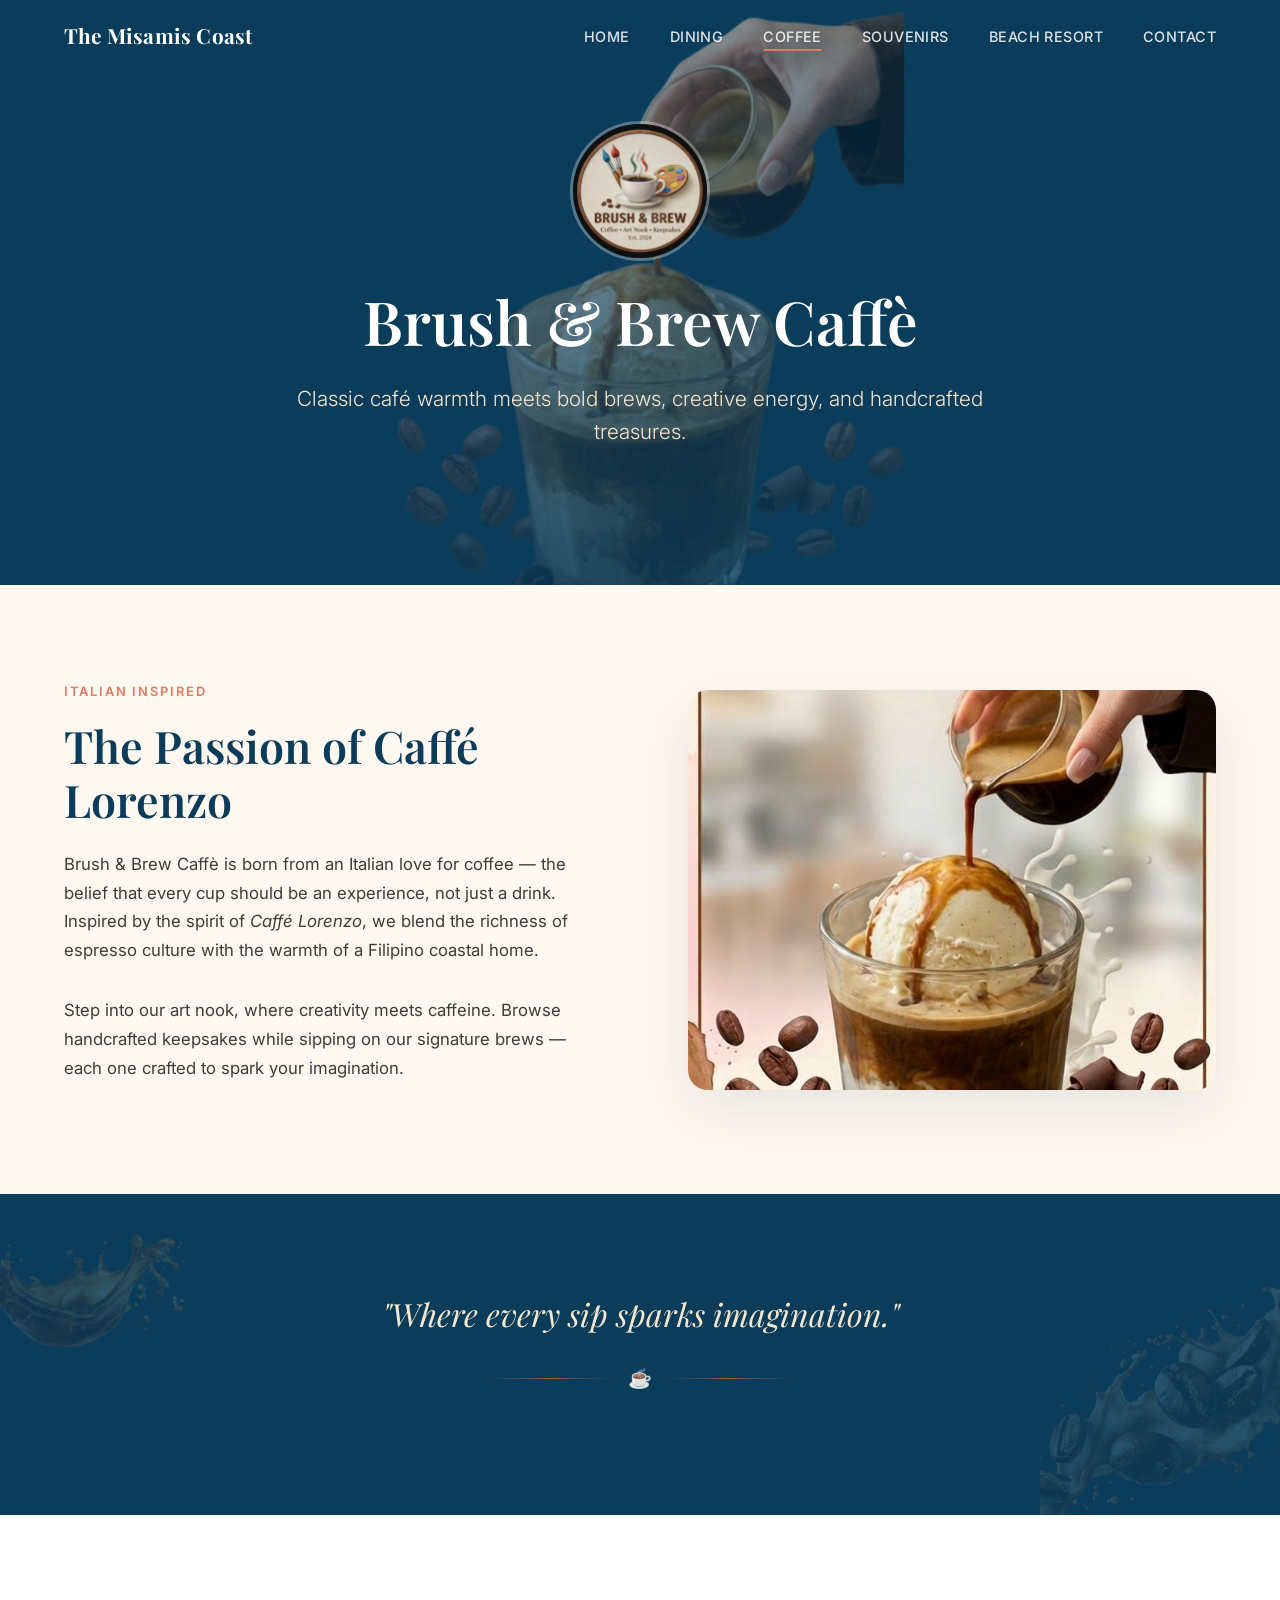
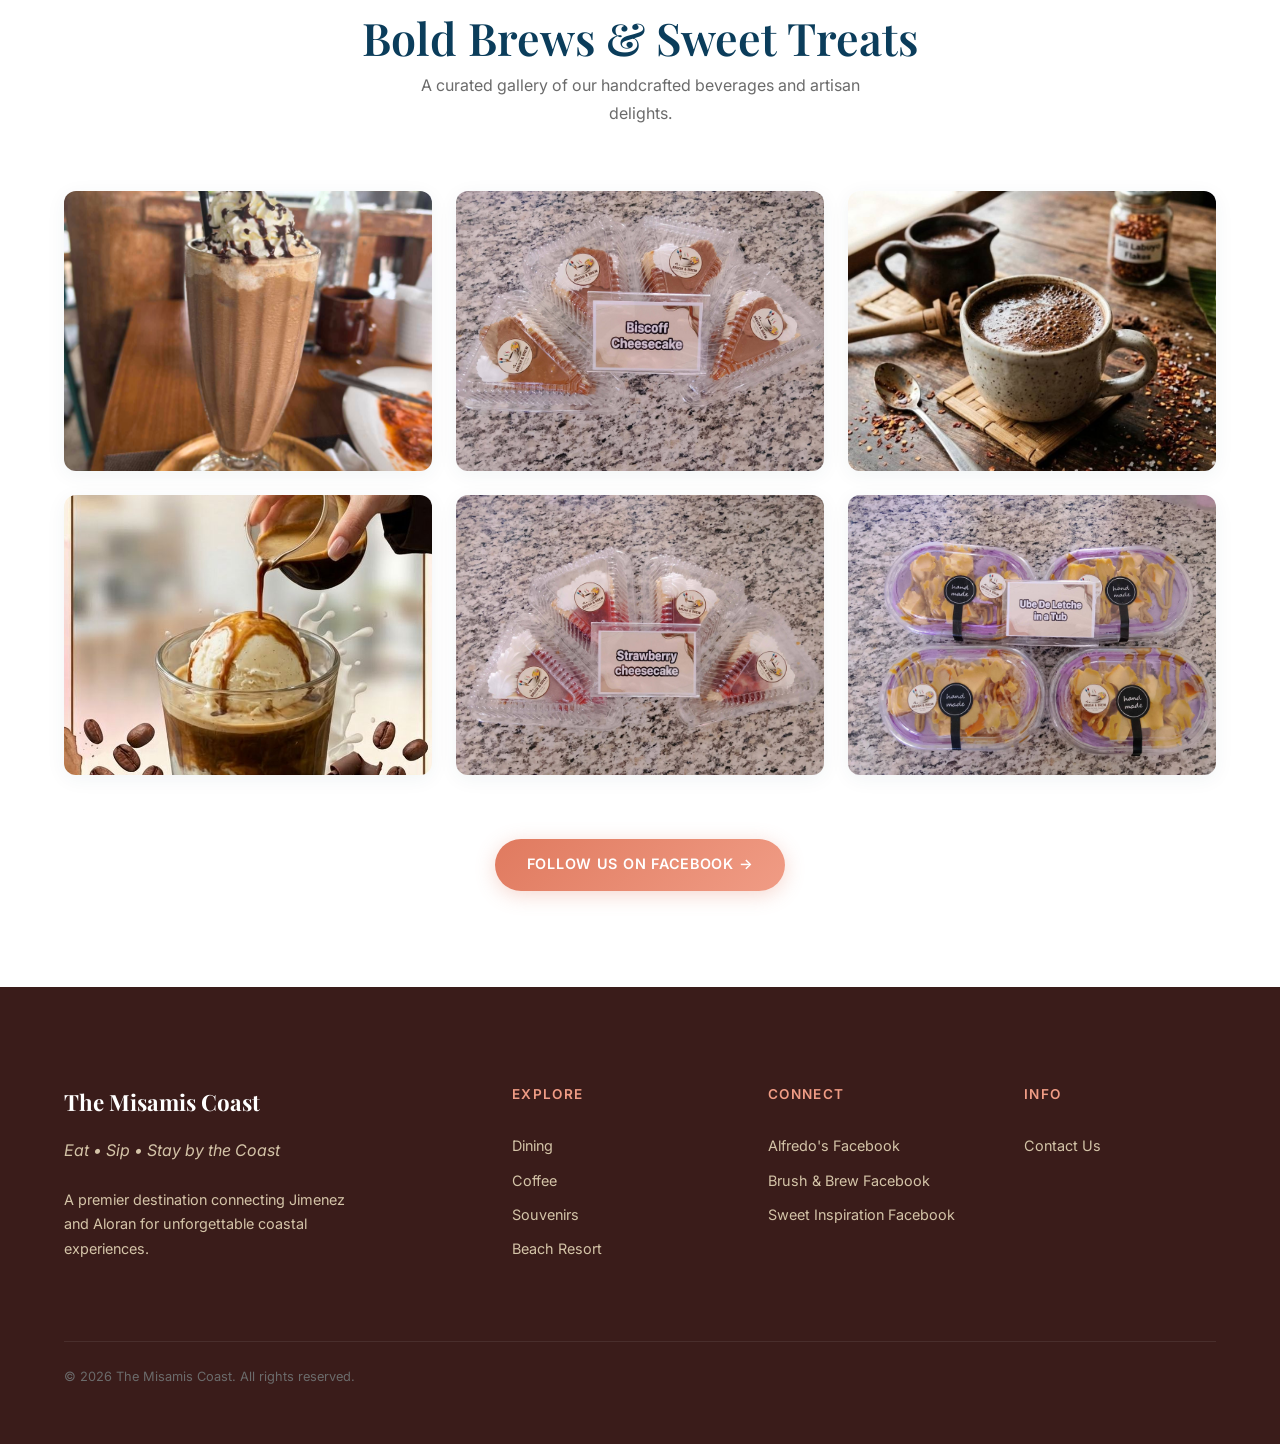
==== coffee.html @ 842c500c "initial drafting" ====
<!DOCTYPE html>
<html lang="en">
<head>
  <meta charset="UTF-8">
  <meta name="viewport" content="width=device-width, initial-scale=1.0">
  <title>Brush &amp; Brew Caffè — Artisan Coffee | The Misamis Coast</title>
  <meta name="description" content="Brush & Brew Caffè — Italian-inspired artisan coffee, art nook, and handcrafted keepsakes in Jimenez, Misamis Occidental. Where every sip sparks imagination.">
  <meta name="keywords" content="Artisan coffee Misamis Occidental, Brush and Brew Caffe, Italian coffee Jimenez, coffee art nook">
  <link rel="stylesheet" href="css/styles.css">
</head>
<body>

  <!-- Navigation -->
  <nav class="nav" id="main-nav">
    <div class="nav__inner">
      <a href="index.html" class="nav__brand">The Misamis Coast</a>
      <ul class="nav__links" id="nav-links">
        <li><a href="index.html" class="nav__link">Home</a></li>
        <li><a href="dining.html" class="nav__link">Dining</a></li>
        <li><a href="coffee.html" class="nav__link nav__link--active">Coffee</a></li>
        <li><a href="souvenirs.html" class="nav__link">Souvenirs</a></li>
        <li><a href="resort.html" class="nav__link">Beach Resort</a></li>
        <li><a href="contact.html" class="nav__link">Contact</a></li>
      </ul>
      <button class="nav__hamburger" id="hamburger" aria-label="Toggle navigation">
        <span></span><span></span><span></span>
      </button>
    </div>
  </nav>
  <div class="nav-overlay" id="nav-overlay"></div>

  <!-- Hero -->
  <section class="hero hero--short" id="coffee-hero">
    <div class="hero__bg" style="background-image: url('BrushnBrew/asset_cbrush&brew.png');"></div>
    <div class="hero__overlay"></div>
    <div class="hero__content">
      <img src="Logos/BrushBew.jpg" alt="Brush and Brew Caffè Logo" class="hero__logo">
      <h1 class="hero__title">Brush &amp; Brew Caffè</h1>
      <p class="hero__subtitle">Classic café warmth meets bold brews, creative energy, and handcrafted treasures.</p>
    </div>
  </section>

  <!-- Italian Story -->
  <section class="section" id="coffee-story">
    <div class="container">
      <div class="story-section">
        <div class="story__text slide-in-left">
          <span class="story__label">Italian Inspired</span>
          <h2>The Passion of Caffé Lorenzo</h2>
          <p>Brush &amp; Brew Caffè is born from an Italian love for coffee — the belief that every cup should be an experience, not just a drink. Inspired by the spirit of <em>Caffé Lorenzo</em>, we blend the richness of espresso culture with the warmth of a Filipino coastal home.</p>
          <p>Step into our art nook, where creativity meets caffeine. Browse handcrafted keepsakes while sipping on our signature brews — each one crafted to spark your imagination.</p>
        </div>
        <div class="story__image slide-in-right">
          <img src="BrushnBrew/affogato.jpg" alt="Affogato at Brush and Brew Caffè" loading="lazy">
        </div>
      </div>
    </div>
  </section>

  <!-- Coffee Splash Decoration + Quote -->
  <section class="section section--dark text-center" id="coffee-quote" style="position: relative; overflow: hidden;">
    <img src="aset/asset_splash/1.png" alt="" style="position: absolute; top: -40px; left: -60px; width: 250px; opacity: 0.15; pointer-events: none;" aria-hidden="true">
    <img src="aset/asset_splash/3.png" alt="" style="position: absolute; bottom: -40px; right: -60px; width: 300px; opacity: 0.12; pointer-events: none;" aria-hidden="true">
    <div class="container">
      <div class="fade-in">
        <p style="font-family: var(--font-heading); font-style: italic; font-size: clamp(1.4rem, 3vw, 2rem); color: var(--sand-light); max-width: 650px; margin: 0 auto; line-height: 1.5;">
          "Where every sip sparks imagination."
        </p>
        <div class="divider" style="margin: var(--space-md) auto;">
          <span class="divider__icon">☕</span>
        </div>
      </div>
    </div>
  </section>

  <!-- Gallery — Fade & Blur Reveal -->
  <section class="section section--alt" id="coffee-gallery">
    <div class="container">
      <h2 class="text-center fade-in" style="margin-bottom: var(--space-xs);">Bold Brews &amp; Sweet Treats</h2>
      <p class="text-center fade-in" style="color: var(--text-muted); margin-bottom: var(--space-xl); max-width: 500px; margin-left: auto; margin-right: auto;">A curated gallery of our handcrafted beverages and artisan delights.</p>

      <div class="gallery gallery--3col">
        <div class="gallery__item gallery__item--blur stagger-1">
          <img src="BrushnBrew/icedcoffee.jpg" alt="Iced coffee" loading="lazy">
          <div class="gallery__item__caption">Iced Coffee</div>
        </div>
        <div class="gallery__item gallery__item--blur stagger-2">
          <img src="BrushnBrew/biscoff.jpg" alt="Biscoff specialty drink" loading="lazy">
          <div class="gallery__item__caption">Biscoff Special</div>
        </div>
        <div class="gallery__item gallery__item--blur stagger-3">
          <img src="BrushnBrew/sikwate.jpg" alt="Traditional Sikwate" loading="lazy">
          <div class="gallery__item__caption">Sikwate</div>
        </div>
        <div class="gallery__item gallery__item--blur stagger-4">
          <img src="BrushnBrew/affogato.jpg" alt="Affogato" loading="lazy">
          <div class="gallery__item__caption">Affogato</div>
        </div>
        <div class="gallery__item gallery__item--blur stagger-5">
          <img src="BrushnBrew/strawberrrycheesecake.jpg" alt="Strawberry cheesecake" loading="lazy">
          <div class="gallery__item__caption">Strawberry Cheesecake</div>
        </div>
        <div class="gallery__item gallery__item--blur stagger-6">
          <img src="BrushnBrew/ubedeletche.jpg" alt="Ube Leche" loading="lazy">
          <div class="gallery__item__caption">Ube Leche</div>
        </div>
      </div>

      <div class="text-center fade-in" style="margin-top: var(--space-xl);">
        <a href="https://www.facebook.com/profile.php?id=61559117474760" class="btn btn--primary" target="_blank" rel="noopener">
          Follow Us on Facebook →
        </a>
      </div>
    </div>
  </section>

  <!-- Footer -->
  <footer class="footer" id="main-footer">
    <div class="container">
      <div class="footer__grid">
        <div>
          <p class="footer__brand">The Misamis Coast</p>
          <p class="footer__tagline">Eat &bull; Sip &bull; Stay by the Coast</p>
          <p style="font-size: 0.9rem; color: var(--sand-dark); max-width: 300px;">A premier destination connecting Jimenez and Aloran for unforgettable coastal experiences.</p>
        </div>
        <div>
          <p class="footer__heading">Explore</p>
          <a href="dining.html" class="footer__link">Dining</a>
          <a href="coffee.html" class="footer__link">Coffee</a>
          <a href="souvenirs.html" class="footer__link">Souvenirs</a>
          <a href="resort.html" class="footer__link">Beach Resort</a>
        </div>
        <div>
          <p class="footer__heading">Connect</p>
          <a href="https://www.facebook.com/alfredoseafoodhouse/" class="footer__link" target="_blank" rel="noopener">Alfredo's Facebook</a>
          <a href="https://www.facebook.com/profile.php?id=61559117474760" class="footer__link" target="_blank" rel="noopener">Brush &amp; Brew Facebook</a>
          <a href="https://www.facebook.com/oursweetinspiration" class="footer__link" target="_blank" rel="noopener">Sweet Inspiration Facebook</a>
        </div>
        <div>
          <p class="footer__heading">Info</p>
          <a href="contact.html" class="footer__link">Contact Us</a>
        </div>
      </div>
      <div class="footer__bottom">
        <p>&copy; 2026 The Misamis Coast. All rights reserved.</p>
      </div>
    </div>
  </footer>

  <script src="js/main.js"></script>
</body>
</html>
---- css/styles.css ----
/* ============================================
   THE MISAMIS COAST — Design System
   Eat • Sip • Stay by the Coast
   ============================================ */

/* --- Google Fonts Import --- */
@import url('https://fonts.googleapis.com/css2?family=Playfair+Display:ital,wght@0,400;0,500;0,600;0,700;1,400;1,500&family=Inter:wght@300;400;500;600;700&display=swap');

/* --- CSS Custom Properties --- */
:root {
  /* Brand Palette */
  --ocean-deep:     #0B3D5B;
  --ocean-mid:      #1A6FA0;
  --ocean-light:    #2D8FC7;
  --ocean-glow:     #5BB5E0;
  
  --espresso-dark:  #3A1C1A;
  --espresso:       #4A2C2A;
  --espresso-mid:   #6B4226;
  --espresso-light: #8B6346;

  --sand-dark:      #D4C4A8;
  --sand:           #E8D8BC;
  --sand-light:     #F5E6D0;
  --sand-lightest:  #FFF8F0;

  --coral:          #E07A5F;
  --coral-light:    #F09C85;
  --coral-glow:     #FFB8A3;

  --white:          #FFFFFF;
  --off-white:      #FAFAF7;
  --text-dark:      #1A1A1A;
  --text-body:      #3D3D3D;
  --text-muted:     #6B6B6B;

  /* Typography */
  --font-heading: 'Playfair Display', Georgia, 'Times New Roman', serif;
  --font-body:    'Inter', -apple-system, BlinkMacSystemFont, 'Segoe UI', sans-serif;

  /* Spacing */
  --space-xs:   0.5rem;
  --space-sm:   1rem;
  --space-md:   1.5rem;
  --space-lg:   2.5rem;
  --space-xl:   4rem;
  --space-2xl:  6rem;
  --space-3xl:  8rem;

  /* Transitions */
  --ease-smooth:    cubic-bezier(0.25, 0.46, 0.45, 0.94);
  --ease-out-expo:  cubic-bezier(0.19, 1, 0.22, 1);
  --ease-in-out:    cubic-bezier(0.42, 0, 0.58, 1);
  --duration-fast:  0.3s;
  --duration-med:   0.6s;
  --duration-slow:  0.9s;
  --duration-hero:  1.2s;

  /* Layout */
  --max-width:      1200px;
  --nav-height:     72px;
  --border-radius:  12px;
  --border-radius-lg: 20px;
}

/* --- Reset & Base --- */
*, *::before, *::after {
  margin: 0;
  padding: 0;
  box-sizing: border-box;
}

html {
  scroll-behavior: smooth;
  font-size: 16px;
  -webkit-font-smoothing: antialiased;
  -moz-osx-font-smoothing: grayscale;
}

body {
  font-family: var(--font-body);
  color: var(--text-body);
  background-color: var(--sand-lightest);
  line-height: 1.7;
  overflow-x: hidden;
}

img {
  max-width: 100%;
  height: auto;
  display: block;
}

a {
  text-decoration: none;
  color: inherit;
  transition: color var(--duration-fast) var(--ease-smooth);
}

ul, ol {
  list-style: none;
}

/* --- Typography --- */
h1, h2, h3, h4 {
  font-family: var(--font-heading);
  color: var(--ocean-deep);
  line-height: 1.2;
  font-weight: 600;
}

h1 { font-size: clamp(2.2rem, 5vw, 3.8rem); }
h2 { font-size: clamp(1.6rem, 3.5vw, 2.8rem); }
h3 { font-size: clamp(1.3rem, 2.5vw, 1.8rem); }
h4 { font-size: clamp(1.1rem, 2vw, 1.4rem); }

p {
  max-width: 68ch;
  margin-bottom: var(--space-sm);
}

.text-accent {
  color: var(--coral);
}

.tagline {
  font-family: var(--font-heading);
  font-style: italic;
  color: var(--espresso-mid);
  font-size: 1.15rem;
  letter-spacing: 0.02em;
}

/* --- Layout Utilities --- */
.container {
  width: 100%;
  max-width: var(--max-width);
  margin: 0 auto;
  padding: 0 var(--space-md);
}

.section {
  padding: var(--space-2xl) 0;
}

.section--alt {
  background-color: var(--white);
}

.section--dark {
  background-color: var(--ocean-deep);
  color: var(--sand-lightest);
}

.section--dark h2,
.section--dark h3 {
  color: var(--sand-light);
}

.text-center {
  text-align: center;
}

.flex-center {
  display: flex;
  align-items: center;
  justify-content: center;
}

/* --- Decorative Divider --- */
.divider {
  display: flex;
  align-items: center;
  justify-content: center;
  gap: var(--space-sm);
  margin: var(--space-lg) auto;
  max-width: 300px;
}

.divider::before,
.divider::after {
  content: '';
  flex: 1;
  height: 1px;
  background: linear-gradient(to right, transparent, var(--espresso-light), transparent);
}

.divider__icon {
  font-size: 1.2rem;
  color: var(--coral);
}

/* ============================================
   NAVIGATION
   ============================================ */
.nav {
  position: fixed;
  top: 0;
  left: 0;
  right: 0;
  height: var(--nav-height);
  z-index: 1000;
  transition: background-color var(--duration-med) var(--ease-smooth),
              box-shadow var(--duration-med) var(--ease-smooth),
              backdrop-filter var(--duration-med) var(--ease-smooth);
}

.nav--scrolled {
  background-color: rgba(255, 248, 240, 0.92);
  backdrop-filter: blur(20px) saturate(1.4);
  -webkit-backdrop-filter: blur(20px) saturate(1.4);
  box-shadow: 0 1px 30px rgba(11, 61, 91, 0.08);
}

.nav__inner {
  max-width: var(--max-width);
  margin: 0 auto;
  padding: 0 var(--space-md);
  height: 100%;
  display: flex;
  align-items: center;
  justify-content: space-between;
}

.nav__brand {
  font-family: var(--font-heading);
  font-size: 1.3rem;
  font-weight: 700;
  color: var(--white);
  transition: color var(--duration-fast) var(--ease-smooth);
  letter-spacing: 0.01em;
}

.nav--scrolled .nav__brand {
  color: var(--ocean-deep);
}

.nav__links {
  display: flex;
  gap: var(--space-lg);
  align-items: center;
}

.nav__link {
  font-family: var(--font-body);
  font-size: 0.9rem;
  font-weight: 500;
  color: rgba(255, 255, 255, 0.85);
  position: relative;
  padding: 0.3rem 0;
  letter-spacing: 0.03em;
  text-transform: uppercase;
  transition: color var(--duration-fast) var(--ease-smooth);
}

.nav--scrolled .nav__link {
  color: var(--text-body);
}

.nav__link::after {
  content: '';
  position: absolute;
  bottom: -2px;
  left: 0;
  width: 0;
  height: 2px;
  background: var(--coral);
  border-radius: 2px;
  transition: width var(--duration-med) var(--ease-out-expo);
}

.nav__link:hover::after,
.nav__link--active::after {
  width: 100%;
}

.nav__link:hover {
  color: var(--white);
}

.nav--scrolled .nav__link:hover {
  color: var(--ocean-deep);
}

/* Hamburger */
.nav__hamburger {
  display: none;
  flex-direction: column;
  gap: 5px;
  background: none;
  border: none;
  cursor: pointer;
  padding: 6px;
  z-index: 1001;
}

.nav__hamburger span {
  width: 26px;
  height: 2px;
  background: var(--white);
  border-radius: 2px;
  transition: all var(--duration-fast) var(--ease-smooth);
}

.nav--scrolled .nav__hamburger span {
  background: var(--ocean-deep);
}

.nav__hamburger.is-active span:nth-child(1) {
  transform: rotate(45deg) translate(5px, 5px);
}

.nav__hamburger.is-active span:nth-child(2) {
  opacity: 0;
  transform: scaleX(0);
}

.nav__hamburger.is-active span:nth-child(3) {
  transform: rotate(-45deg) translate(5px, -5px);
}

/* ============================================
   HERO SECTIONS
   ============================================ */
.hero {
  position: relative;
  min-height: 100vh;
  display: flex;
  align-items: center;
  justify-content: center;
  overflow: hidden;
  background: var(--ocean-deep);
}

.hero--short {
  min-height: 65vh;
}

.hero__bg {
  position: absolute;
  inset: 0;
  background-size: cover;
  background-position: center;
  background-repeat: no-repeat;
  animation: kenBurns 25s var(--ease-in-out) infinite alternate;
  will-change: transform;
}

.hero__overlay {
  position: absolute;
  inset: 0;
  background: linear-gradient(
    180deg,
    rgba(11, 61, 91, 0.45) 0%,
    rgba(11, 61, 91, 0.65) 50%,
    rgba(11, 61, 91, 0.85) 100%
  );
}

.hero__content {
  position: relative;
  z-index: 2;
  text-align: center;
  padding: var(--space-lg);
  max-width: 800px;
}

.hero__title {
  color: var(--white);
  margin-bottom: var(--space-md);
  opacity: 0;
  transform: translateY(30px);
  animation: fadeSlideUp var(--duration-hero) var(--ease-out-expo) 0.3s forwards;
}

.hero__subtitle {
  color: var(--sand-light);
  font-size: clamp(1rem, 2.5vw, 1.3rem);
  font-weight: 300;
  line-height: 1.6;
  opacity: 0;
  transform: translateY(20px);
  animation: fadeSlideUp var(--duration-hero) var(--ease-out-expo) 0.7s forwards;
}

.hero__tagline {
  display: inline-block;
  margin-top: var(--space-lg);
  padding: var(--space-xs) var(--space-lg);
  border: 1px solid rgba(255, 255, 255, 0.3);
  border-radius: 50px;
  color: var(--sand-light);
  font-family: var(--font-heading);
  font-style: italic;
  font-size: 1.1rem;
  letter-spacing: 0.15em;
  opacity: 0;
  animation: fadeIn var(--duration-slow) var(--ease-smooth) 1.2s forwards;
}

.hero__logo {
  width: 140px;
  height: 140px;
  border-radius: 50%;
  object-fit: cover;
  margin: 0 auto var(--space-md);
  border: 3px solid rgba(255, 255, 255, 0.3);
  opacity: 0;
  animation: fadeScaleIn var(--duration-hero) var(--ease-out-expo) 0.2s forwards;
}

.hero__scroll-hint {
  position: absolute;
  bottom: var(--space-lg);
  left: 50%;
  transform: translateX(-50%);
  z-index: 2;
  color: rgba(255, 255, 255, 0.6);
  font-size: 0.8rem;
  letter-spacing: 0.15em;
  text-transform: uppercase;
  display: flex;
  flex-direction: column;
  align-items: center;
  gap: var(--space-xs);
  opacity: 0;
  animation: fadeIn var(--duration-slow) var(--ease-smooth) 1.8s forwards;
}

.hero__scroll-hint::after {
  content: '';
  width: 1px;
  height: 40px;
  background: linear-gradient(to bottom, rgba(255,255,255,0.6), transparent);
  animation: scrollLine 2s var(--ease-in-out) infinite;
}

/* ============================================
   BRAND CARDS (Homepage)
   ============================================ */
.brand-cards {
  display: grid;
  grid-template-columns: repeat(4, 1fr);
  gap: var(--space-lg);
  padding: var(--space-xl) 0;
}

.brand-card {
  background: var(--white);
  border-radius: var(--border-radius-lg);
  padding: var(--space-xl) var(--space-md);
  text-align: center;
  position: relative;
  overflow: hidden;
  cursor: pointer;
  transition: transform var(--duration-med) var(--ease-out-expo),
              box-shadow var(--duration-med) var(--ease-out-expo);
  box-shadow: 0 4px 20px rgba(11, 61, 91, 0.06);
}

.brand-card::before {
  content: '';
  position: absolute;
  inset: 0;
  border-radius: var(--border-radius-lg);
  border: 2px solid transparent;
  transition: border-color var(--duration-med) var(--ease-smooth);
  pointer-events: none;
}

.brand-card:hover {
  transform: translateY(-8px);
  box-shadow: 0 20px 60px rgba(11, 61, 91, 0.12),
              0 8px 24px rgba(11, 61, 91, 0.08);
}

.brand-card:hover::before {
  border-color: var(--coral-light);
}

.brand-card__icon {
  font-size: 3rem;
  margin-bottom: var(--space-md);
  display: block;
  transition: transform var(--duration-med) var(--ease-out-expo);
}

.brand-card:hover .brand-card__icon {
  transform: scale(1.15);
  animation: gentlePulse 2s var(--ease-in-out) infinite;
}

.brand-card__logo {
  width: 80px;
  height: 80px;
  border-radius: 50%;
  object-fit: cover;
  margin: 0 auto var(--space-md);
  border: 2px solid var(--sand-dark);
  transition: transform var(--duration-med) var(--ease-out-expo),
              border-color var(--duration-med) var(--ease-smooth);
}

.brand-card:hover .brand-card__logo {
  transform: scale(1.1);
  border-color: var(--coral);
}

.brand-card__title {
  font-size: 1.2rem;
  margin-bottom: var(--space-xs);
  color: var(--ocean-deep);
}

.brand-card__desc {
  font-size: 0.9rem;
  color: var(--text-muted);
  line-height: 1.6;
}

.brand-card__link {
  display: inline-block;
  margin-top: var(--space-md);
  font-size: 0.85rem;
  font-weight: 600;
  color: var(--coral);
  text-transform: uppercase;
  letter-spacing: 0.08em;
  position: relative;
}

.brand-card__link::after {
  content: ' →';
  transition: transform var(--duration-fast) var(--ease-smooth);
  display: inline-block;
}

.brand-card:hover .brand-card__link::after {
  transform: translateX(4px);
}

/* ============================================
   CONTENT SECTIONS
   ============================================ */
.story-section {
  display: grid;
  grid-template-columns: 1fr 1fr;
  gap: var(--space-2xl);
  align-items: center;
}

.story-section--reverse {
  direction: rtl;
}

.story-section--reverse > * {
  direction: ltr;
}

.story__text {
  display: flex;
  flex-direction: column;
  gap: var(--space-sm);
}

.story__label {
  font-size: 0.8rem;
  font-weight: 600;
  text-transform: uppercase;
  letter-spacing: 0.15em;
  color: var(--coral);
}

.story__text h2 {
  margin-bottom: var(--space-xs);
}

.story__text p {
  color: var(--text-body);
  font-size: 1.05rem;
}

.story__image {
  border-radius: var(--border-radius-lg);
  overflow: hidden;
  position: relative;
  box-shadow: 0 20px 60px rgba(11, 61, 91, 0.1);
}

.story__image img {
  width: 100%;
  height: 400px;
  object-fit: cover;
  transition: transform var(--duration-slow) var(--ease-out-expo);
}

.story__image:hover img {
  transform: scale(1.05);
}

/* ============================================
   PHOTO GALLERY
   ============================================ */
.gallery {
  display: grid;
  gap: var(--space-md);
}

.gallery--3col {
  grid-template-columns: repeat(3, 1fr);
}

.gallery--2col {
  grid-template-columns: repeat(2, 1fr);
}

.gallery__item {
  border-radius: var(--border-radius);
  overflow: hidden;
  position: relative;
  cursor: pointer;
  box-shadow: 0 4px 20px rgba(11, 61, 91, 0.06);
}

.gallery__item img {
  width: 100%;
  height: 280px;
  object-fit: cover;
  transition: transform var(--duration-slow) var(--ease-out-expo),
              filter var(--duration-med) var(--ease-smooth);
}

.gallery__item:hover img {
  transform: scale(1.08);
}

/* Fade & Blur reveal for coffee page */
.gallery__item--blur img {
  filter: blur(8px) saturate(0.5);
  opacity: 0.6;
  transition: filter var(--duration-slow) var(--ease-smooth),
              opacity var(--duration-slow) var(--ease-smooth),
              transform var(--duration-slow) var(--ease-out-expo);
}

.gallery__item--blur.is-visible img {
  filter: blur(0) saturate(1);
  opacity: 1;
}

.gallery__item__caption {
  position: absolute;
  bottom: 0;
  left: 0;
  right: 0;
  padding: var(--space-md) var(--space-sm);
  background: linear-gradient(to top, rgba(0,0,0,0.7), transparent);
  color: var(--white);
  font-size: 0.9rem;
  font-weight: 500;
  transform: translateY(100%);
  transition: transform var(--duration-med) var(--ease-out-expo);
}

.gallery__item:hover .gallery__item__caption {
  transform: translateY(0);
}

/* ============================================
   SCROLLING MARQUEE (Souvenirs)
   ============================================ */
.marquee-wrapper {
  overflow: hidden;
  padding: var(--space-xl) 0;
  background: var(--white);
}

.marquee {
  display: flex;
  gap: var(--space-lg);
  animation: marqueeScroll 30s linear infinite;
  width: max-content;
}

.marquee:hover {
  animation-play-state: paused;
}

.marquee__item {
  flex-shrink: 0;
  width: 280px;
  height: 200px;
  border-radius: var(--border-radius);
  overflow: hidden;
  box-shadow: 0 4px 20px rgba(11, 61, 91, 0.08);
  transition: transform var(--duration-med) var(--ease-out-expo);
}

.marquee__item:hover {
  transform: scale(1.05);
}

.marquee__item img {
  width: 100%;
  height: 100%;
  object-fit: cover;
}

/* ============================================
   PARALLAX SECTIONS (Beach Resort)
   ============================================ */
.parallax-section {
  position: relative;
  min-height: 60vh;
  display: flex;
  align-items: center;
  justify-content: center;
  overflow: hidden;
}

.parallax-bg {
  position: absolute;
  inset: -20%;
  background-size: cover;
  background-position: center;
  background-attachment: fixed;
  will-change: transform;
}

@supports (-webkit-overflow-scrolling: touch) {
  .parallax-bg {
    background-attachment: scroll;
  }
}

.parallax-content {
  position: relative;
  z-index: 2;
  text-align: center;
  padding: var(--space-2xl);
  max-width: 700px;
  background: rgba(255, 248, 240, 0.88);
  backdrop-filter: blur(15px);
  -webkit-backdrop-filter: blur(15px);
  border-radius: var(--border-radius-lg);
  box-shadow: 0 20px 60px rgba(11, 61, 91, 0.1);
}

/* ============================================
   CTA BUTTONS
   ============================================ */
.btn {
  display: inline-flex;
  align-items: center;
  gap: var(--space-xs);
  padding: 0.85rem 2rem;
  font-family: var(--font-body);
  font-size: 0.9rem;
  font-weight: 600;
  letter-spacing: 0.05em;
  text-transform: uppercase;
  border: none;
  border-radius: 50px;
  cursor: pointer;
  transition: all var(--duration-med) var(--ease-out-expo);
  position: relative;
  overflow: hidden;
}

.btn--primary {
  background: linear-gradient(135deg, var(--coral), var(--coral-light));
  color: var(--white);
  box-shadow: 0 4px 20px rgba(224, 122, 95, 0.3);
}

.btn--primary:hover {
  transform: translateY(-3px);
  box-shadow: 0 8px 30px rgba(224, 122, 95, 0.45);
}

.btn--outline {
  background: transparent;
  color: var(--ocean-deep);
  border: 2px solid var(--ocean-mid);
}

.btn--outline:hover {
  background: var(--ocean-deep);
  color: var(--white);
  border-color: var(--ocean-deep);
  transform: translateY(-3px);
}

.btn--white {
  background: var(--white);
  color: var(--ocean-deep);
  box-shadow: 0 4px 20px rgba(0, 0, 0, 0.1);
}

.btn--white:hover {
  transform: translateY(-3px);
  box-shadow: 0 8px 30px rgba(0, 0, 0, 0.15);
}

/* ============================================
   FOOTER
   ============================================ */
.footer {
  background: var(--espresso-dark);
  color: var(--sand-light);
  padding: var(--space-2xl) 0 var(--space-lg);
}

.footer__grid {
  display: grid;
  grid-template-columns: 2fr 1fr 1fr 1fr;
  gap: var(--space-xl);
  margin-bottom: var(--space-xl);
}

.footer__brand {
  font-family: var(--font-heading);
  font-size: 1.4rem;
  font-weight: 700;
  color: var(--white);
  margin-bottom: var(--space-sm);
}

.footer__tagline {
  font-style: italic;
  color: var(--sand-dark);
  margin-bottom: var(--space-md);
}

.footer__heading {
  font-family: var(--font-body);
  font-size: 0.85rem;
  font-weight: 600;
  text-transform: uppercase;
  letter-spacing: 0.1em;
  color: var(--coral-light);
  margin-bottom: var(--space-md);
}

.footer__link {
  display: block;
  color: var(--sand-dark);
  font-size: 0.9rem;
  padding: 0.3rem 0;
  transition: color var(--duration-fast) var(--ease-smooth),
              transform var(--duration-fast) var(--ease-smooth);
}

.footer__link:hover {
  color: var(--white);
  transform: translateX(4px);
}

.footer__bottom {
  border-top: 1px solid rgba(255, 255, 255, 0.08);
  padding-top: var(--space-md);
  display: flex;
  justify-content: space-between;
  align-items: center;
  font-size: 0.8rem;
  color: var(--text-muted);
}

.footer__socials {
  display: flex;
  gap: var(--space-sm);
}

.footer__social-link {
  width: 40px;
  height: 40px;
  border-radius: 50%;
  border: 1px solid rgba(255, 255, 255, 0.15);
  display: flex;
  align-items: center;
  justify-content: center;
  color: var(--sand-dark);
  font-size: 1rem;
  transition: all var(--duration-fast) var(--ease-smooth);
}

.footer__social-link:hover {
  background: var(--coral);
  border-color: var(--coral);
  color: var(--white);
  transform: translateY(-3px);
}

/* ============================================
   CONTACT PAGE
   ============================================ */
.contact-grid {
  display: grid;
  grid-template-columns: repeat(2, 1fr);
  gap: var(--space-xl);
}

.contact-card {
  background: var(--white);
  border-radius: var(--border-radius-lg);
  padding: var(--space-xl);
  box-shadow: 0 4px 20px rgba(11, 61, 91, 0.06);
  transition: transform var(--duration-med) var(--ease-out-expo),
              box-shadow var(--duration-med) var(--ease-out-expo);
}

.contact-card:hover {
  transform: translateY(-4px);
  box-shadow: 0 12px 40px rgba(11, 61, 91, 0.1);
}

.contact-card__icon {
  font-size: 2.5rem;
  margin-bottom: var(--space-sm);
}

.contact-card__title {
  font-size: 1.2rem;
  margin-bottom: var(--space-xs);
  color: var(--ocean-deep);
}

.contact-card__info {
  color: var(--text-muted);
  font-size: 0.95rem;
  line-height: 1.8;
}

.contact-card__info a {
  color: var(--coral);
  font-weight: 500;
}

.contact-card__info a:hover {
  color: var(--ocean-mid);
}

.map-container {
  border-radius: var(--border-radius-lg);
  overflow: hidden;
  box-shadow: 0 4px 20px rgba(11, 61, 91, 0.08);
  margin-top: var(--space-xl);
}

.map-container iframe {
  width: 100%;
  height: 400px;
  border: none;
}

/* ============================================
   SCROLL ANIMATIONS
   ============================================ */
.fade-in {
  opacity: 0;
  transform: translateY(30px);
  transition: opacity var(--duration-slow) var(--ease-out-expo),
              transform var(--duration-slow) var(--ease-out-expo);
}

.fade-in.is-visible {
  opacity: 1;
  transform: translateY(0);
}

.slide-in-left {
  opacity: 0;
  transform: translateX(-60px);
  transition: opacity var(--duration-slow) var(--ease-out-expo),
              transform var(--duration-slow) var(--ease-out-expo);
}

.slide-in-left.is-visible {
  opacity: 1;
  transform: translateX(0);
}

.slide-in-right {
  opacity: 0;
  transform: translateX(60px);
  transition: opacity var(--duration-slow) var(--ease-out-expo),
              transform var(--duration-slow) var(--ease-out-expo);
}

.slide-in-right.is-visible {
  opacity: 1;
  transform: translateX(0);
}

.scale-in {
  opacity: 0;
  transform: scale(0.9);
  transition: opacity var(--duration-slow) var(--ease-out-expo),
              transform var(--duration-slow) var(--ease-out-expo);
}

.scale-in.is-visible {
  opacity: 1;
  transform: scale(1);
}

/* Stagger delays for card groups */
.stagger-1 { transition-delay: 0.1s; }
.stagger-2 { transition-delay: 0.2s; }
.stagger-3 { transition-delay: 0.3s; }
.stagger-4 { transition-delay: 0.4s; }
.stagger-5 { transition-delay: 0.5s; }
.stagger-6 { transition-delay: 0.6s; }

/* ============================================
   KEYFRAME ANIMATIONS
   ============================================ */
@keyframes kenBurns {
  0% {
    transform: scale(1);
  }
  100% {
    transform: scale(1.12);
  }
}

@keyframes fadeSlideUp {
  0% {
    opacity: 0;
    transform: translateY(30px);
  }
  100% {
    opacity: 1;
    transform: translateY(0);
  }
}

@keyframes fadeIn {
  0% { opacity: 0; }
  100% { opacity: 1; }
}

@keyframes fadeScaleIn {
  0% {
    opacity: 0;
    transform: scale(0.8);
  }
  100% {
    opacity: 1;
    transform: scale(1);
  }
}

@keyframes gentlePulse {
  0%, 100% { transform: scale(1.15); }
  50% { transform: scale(1.22); }
}

@keyframes scrollLine {
  0% { 
    transform: scaleY(0);
    transform-origin: top;
    opacity: 1;
  }
  50% {
    transform: scaleY(1);
    transform-origin: top;
    opacity: 1;
  }
  51% {
    transform-origin: bottom;
  }
  100% { 
    transform: scaleY(0);
    transform-origin: bottom;
    opacity: 0;
  }
}

@keyframes marqueeScroll {
  0% {
    transform: translateX(0);
  }
  100% {
    transform: translateX(-50%);
  }
}

@keyframes float {
  0%, 100% { transform: translateY(0); }
  50% { transform: translateY(-10px); }
}

/* ============================================
   RESPONSIVE DESIGN
   ============================================ */
@media (max-width: 1024px) {
  .brand-cards {
    grid-template-columns: repeat(2, 1fr);
  }

  .story-section {
    grid-template-columns: 1fr;
    gap: var(--space-xl);
  }

  .story-section--reverse {
    direction: ltr;
  }

  .footer__grid {
    grid-template-columns: repeat(2, 1fr);
  }
}

@media (max-width: 768px) {
  :root {
    --nav-height: 64px;
  }

  .nav__links {
    position: fixed;
    top: 0;
    right: -100%;
    width: 75%;
    max-width: 320px;
    height: 100vh;
    background: rgba(11, 61, 91, 0.97);
    backdrop-filter: blur(20px);
    -webkit-backdrop-filter: blur(20px);
    flex-direction: column;
    justify-content: center;
    gap: var(--space-lg);
    transition: right var(--duration-med) var(--ease-out-expo);
    box-shadow: -10px 0 40px rgba(0, 0, 0, 0.3);
  }

  .nav__links.is-open {
    right: 0;
  }

  .nav__links.is-open .nav__link {
    color: var(--white);
  }

  .nav__hamburger {
    display: flex;
  }

  .brand-cards {
    grid-template-columns: 1fr;
    gap: var(--space-md);
  }

  .gallery--3col {
    grid-template-columns: repeat(2, 1fr);
  }

  .contact-grid {
    grid-template-columns: 1fr;
  }

  .footer__grid {
    grid-template-columns: 1fr;
    gap: var(--space-lg);
  }

  .footer__bottom {
    flex-direction: column;
    gap: var(--space-sm);
    text-align: center;
  }

  .hero__content {
    padding: var(--space-md);
  }

  .parallax-bg {
    background-attachment: scroll;
  }
}

@media (max-width: 480px) {
  .gallery--3col,
  .gallery--2col {
    grid-template-columns: 1fr;
  }

  .marquee__item {
    width: 220px;
    height: 160px;
  }

  .hero__logo {
    width: 100px;
    height: 100px;
  }

  .section {
    padding: var(--space-xl) 0;
  }
}

/* --- Overlay for mobile nav --- */
.nav-overlay {
  position: fixed;
  inset: 0;
  background: rgba(0, 0, 0, 0.5);
  z-index: 999;
  opacity: 0;
  pointer-events: none;
  transition: opacity var(--duration-med) var(--ease-smooth);
}

.nav-overlay.is-active {
  opacity: 1;
  pointer-events: all;
}

/* --- Page transition --- */
.page-transition {
  animation: pageIn var(--duration-med) var(--ease-out-expo);
}

@keyframes pageIn {
  0% {
    opacity: 0;
    transform: translateY(15px);
  }
  100% {
    opacity: 1;
    transform: translateY(0);
  }
}
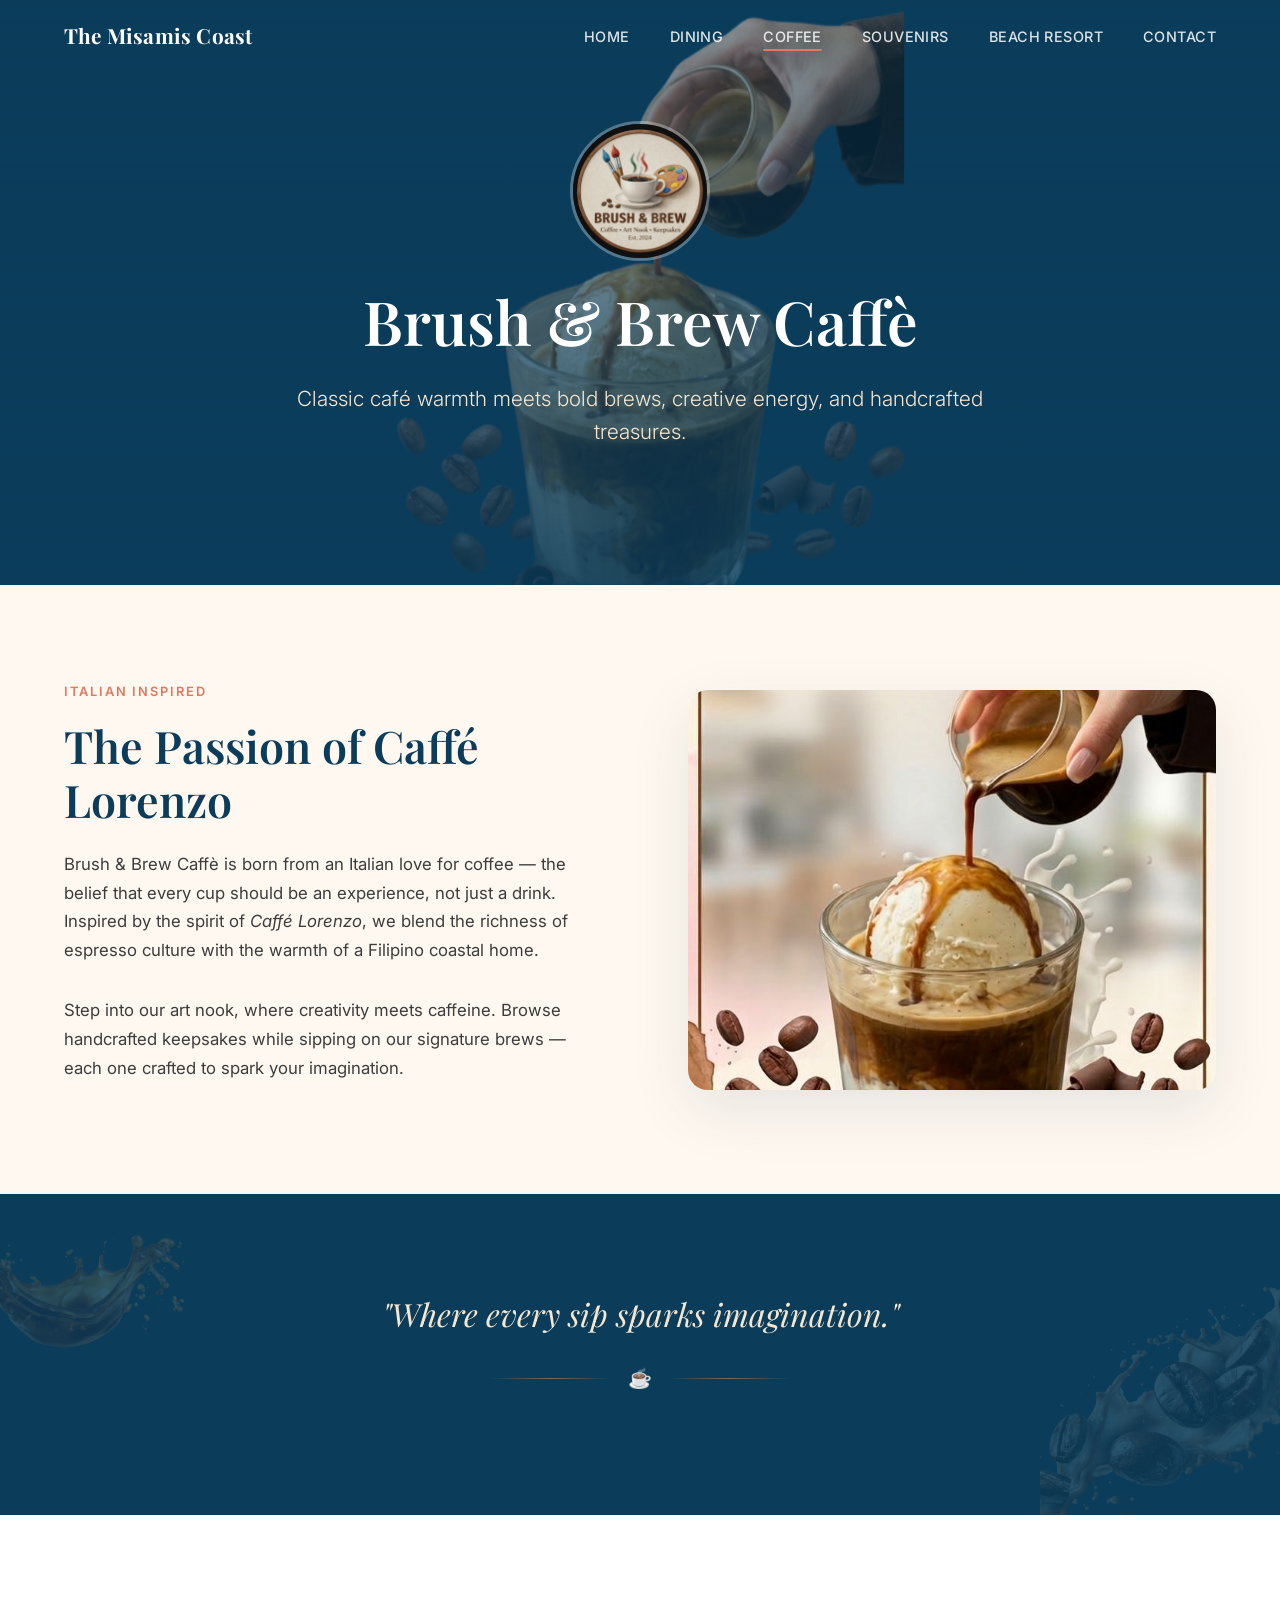
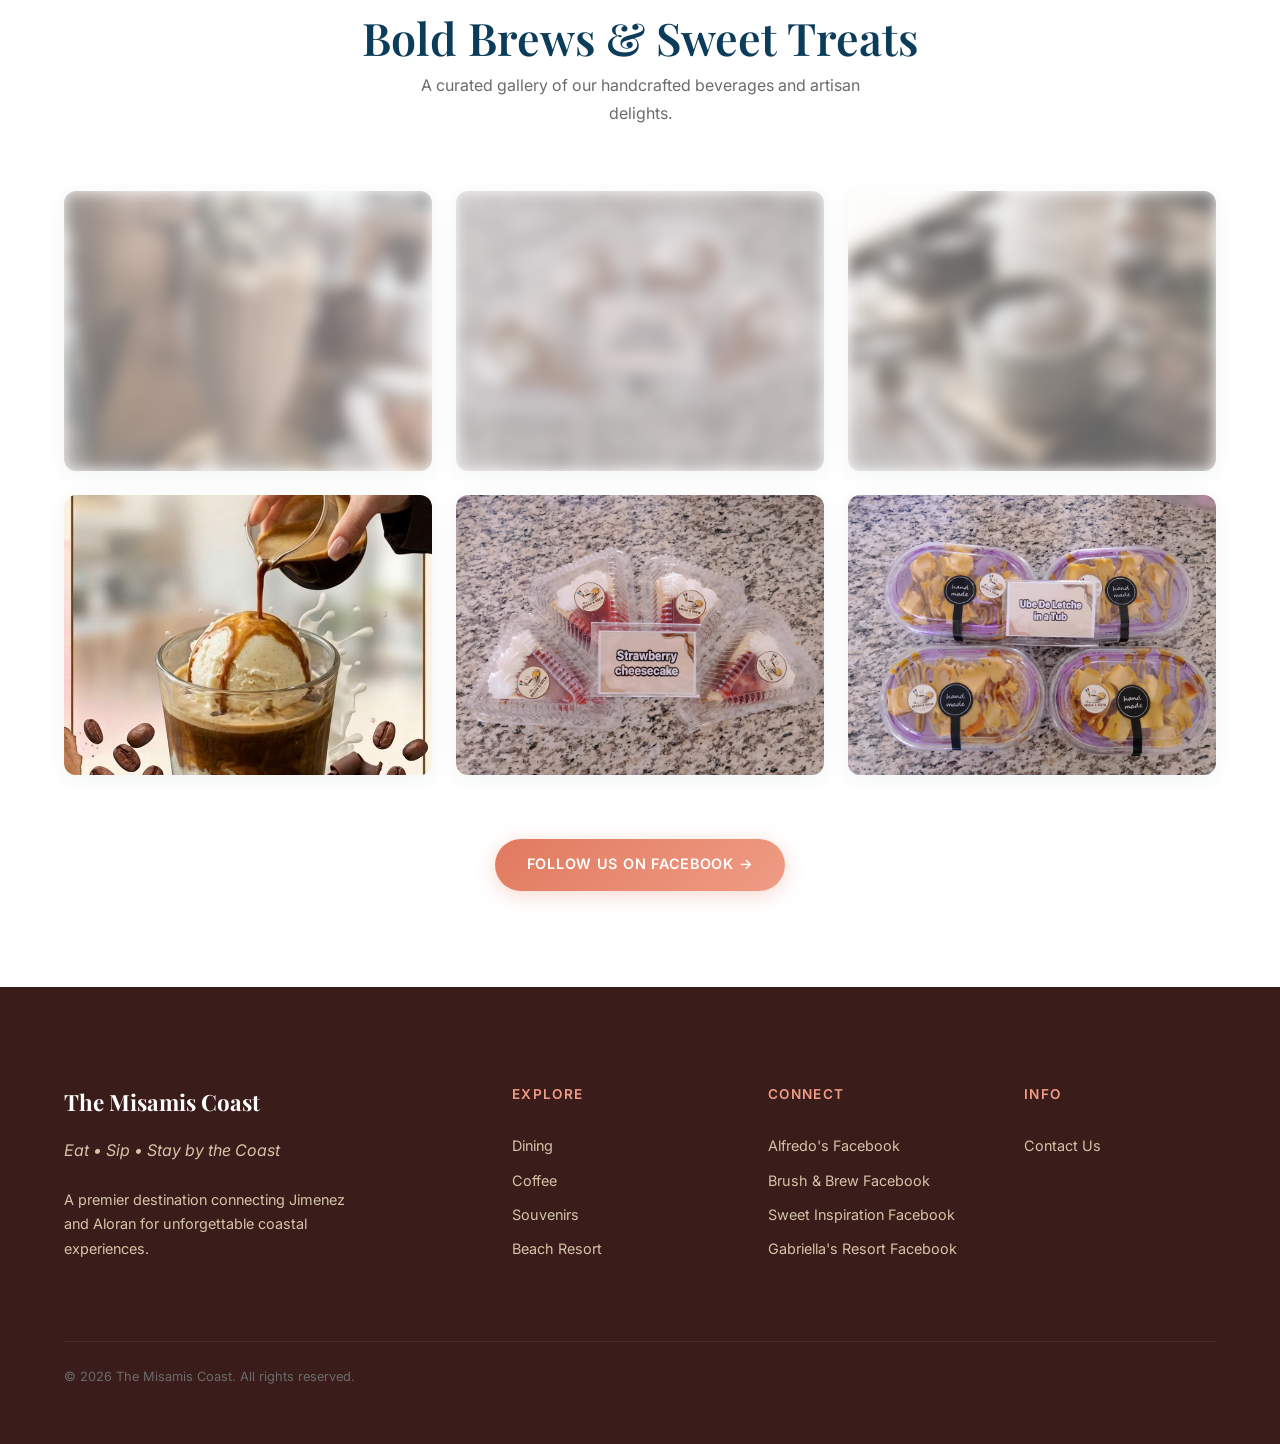
==== commit 58e01479: "2nd Update" ====
--- a/coffee.html
+++ b/coffee.html
@@ -135,6 +135,7 @@
           <a href="https://www.facebook.com/alfredoseafoodhouse/" class="footer__link" target="_blank" rel="noopener">Alfredo's Facebook</a>
           <a href="https://www.facebook.com/profile.php?id=61559117474760" class="footer__link" target="_blank" rel="noopener">Brush &amp; Brew Facebook</a>
           <a href="https://www.facebook.com/oursweetinspiration" class="footer__link" target="_blank" rel="noopener">Sweet Inspiration Facebook</a>
+          <a href="https://www.facebook.com/share/1Mx5q8Y8vo/" class="footer__link" target="_blank" rel="noopener">Gabriella's Resort Facebook</a>
         </div>
         <div>
           <p class="footer__heading">Info</p>
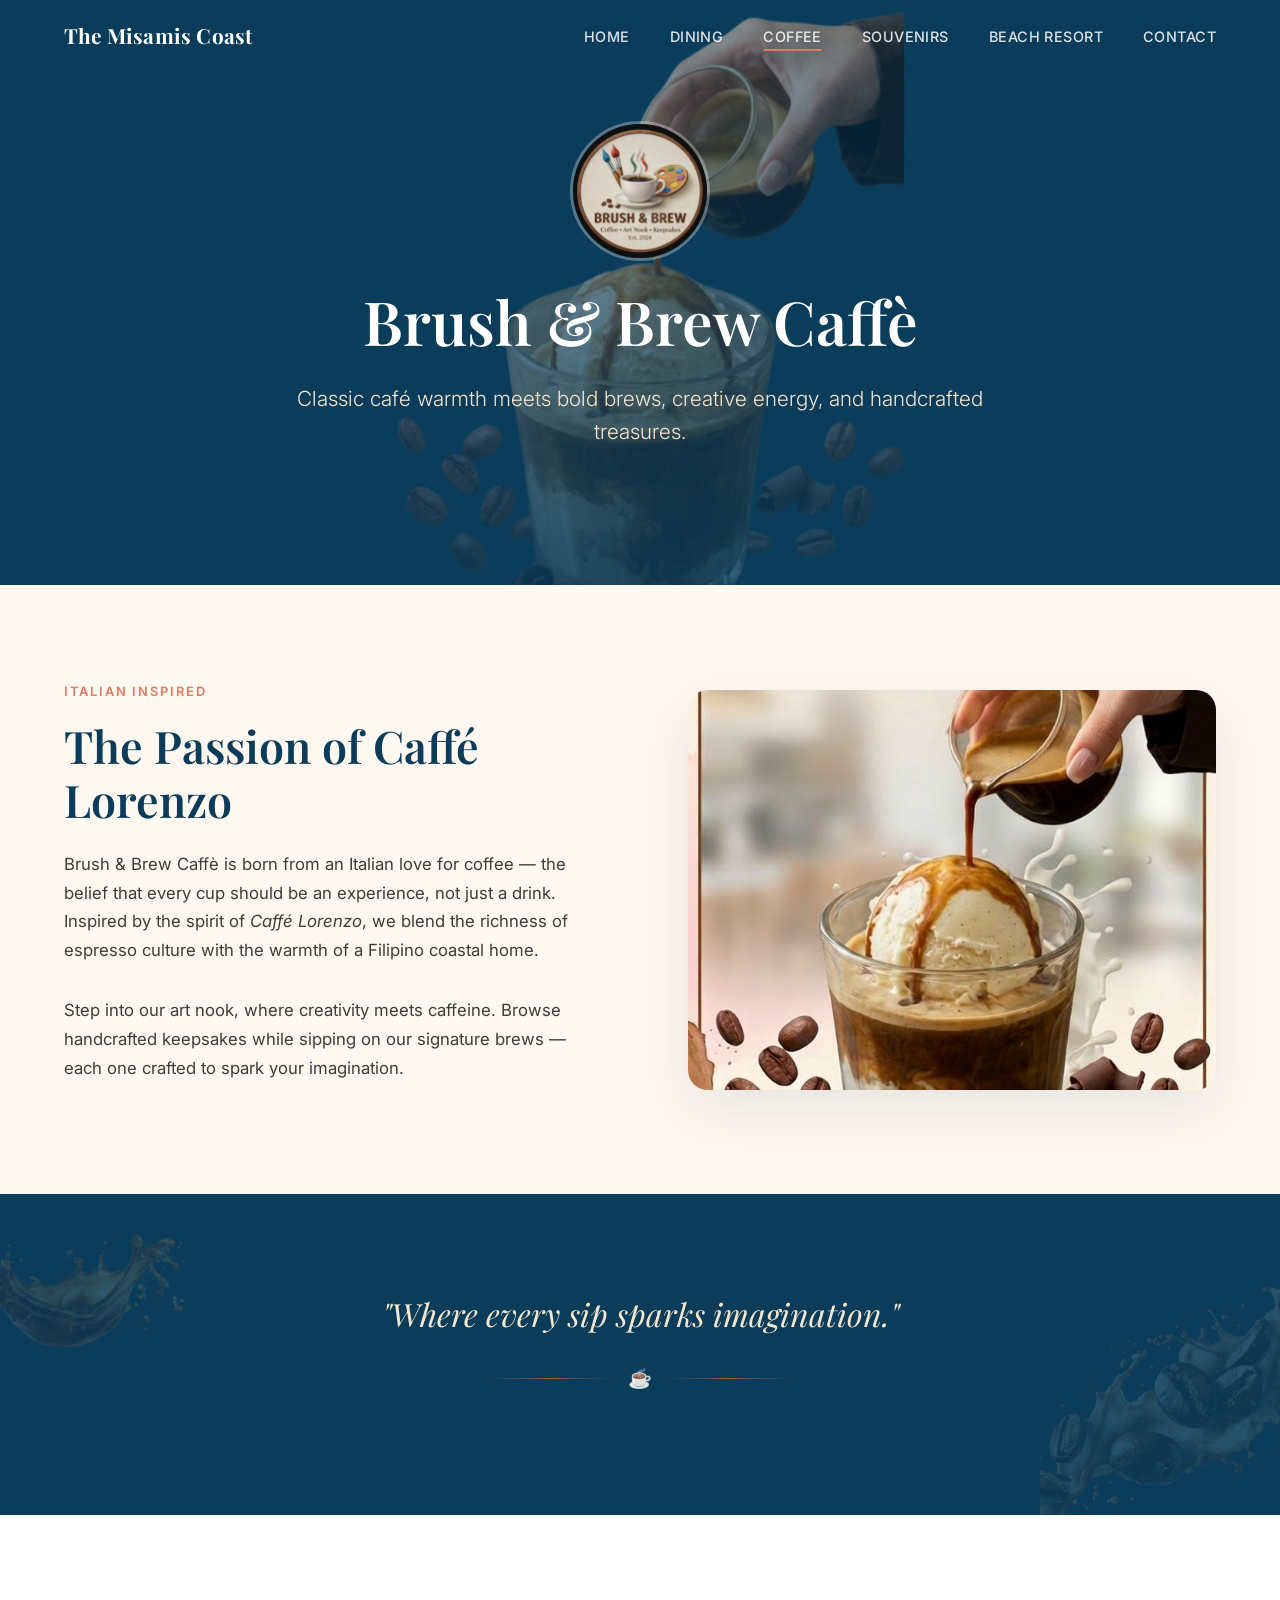
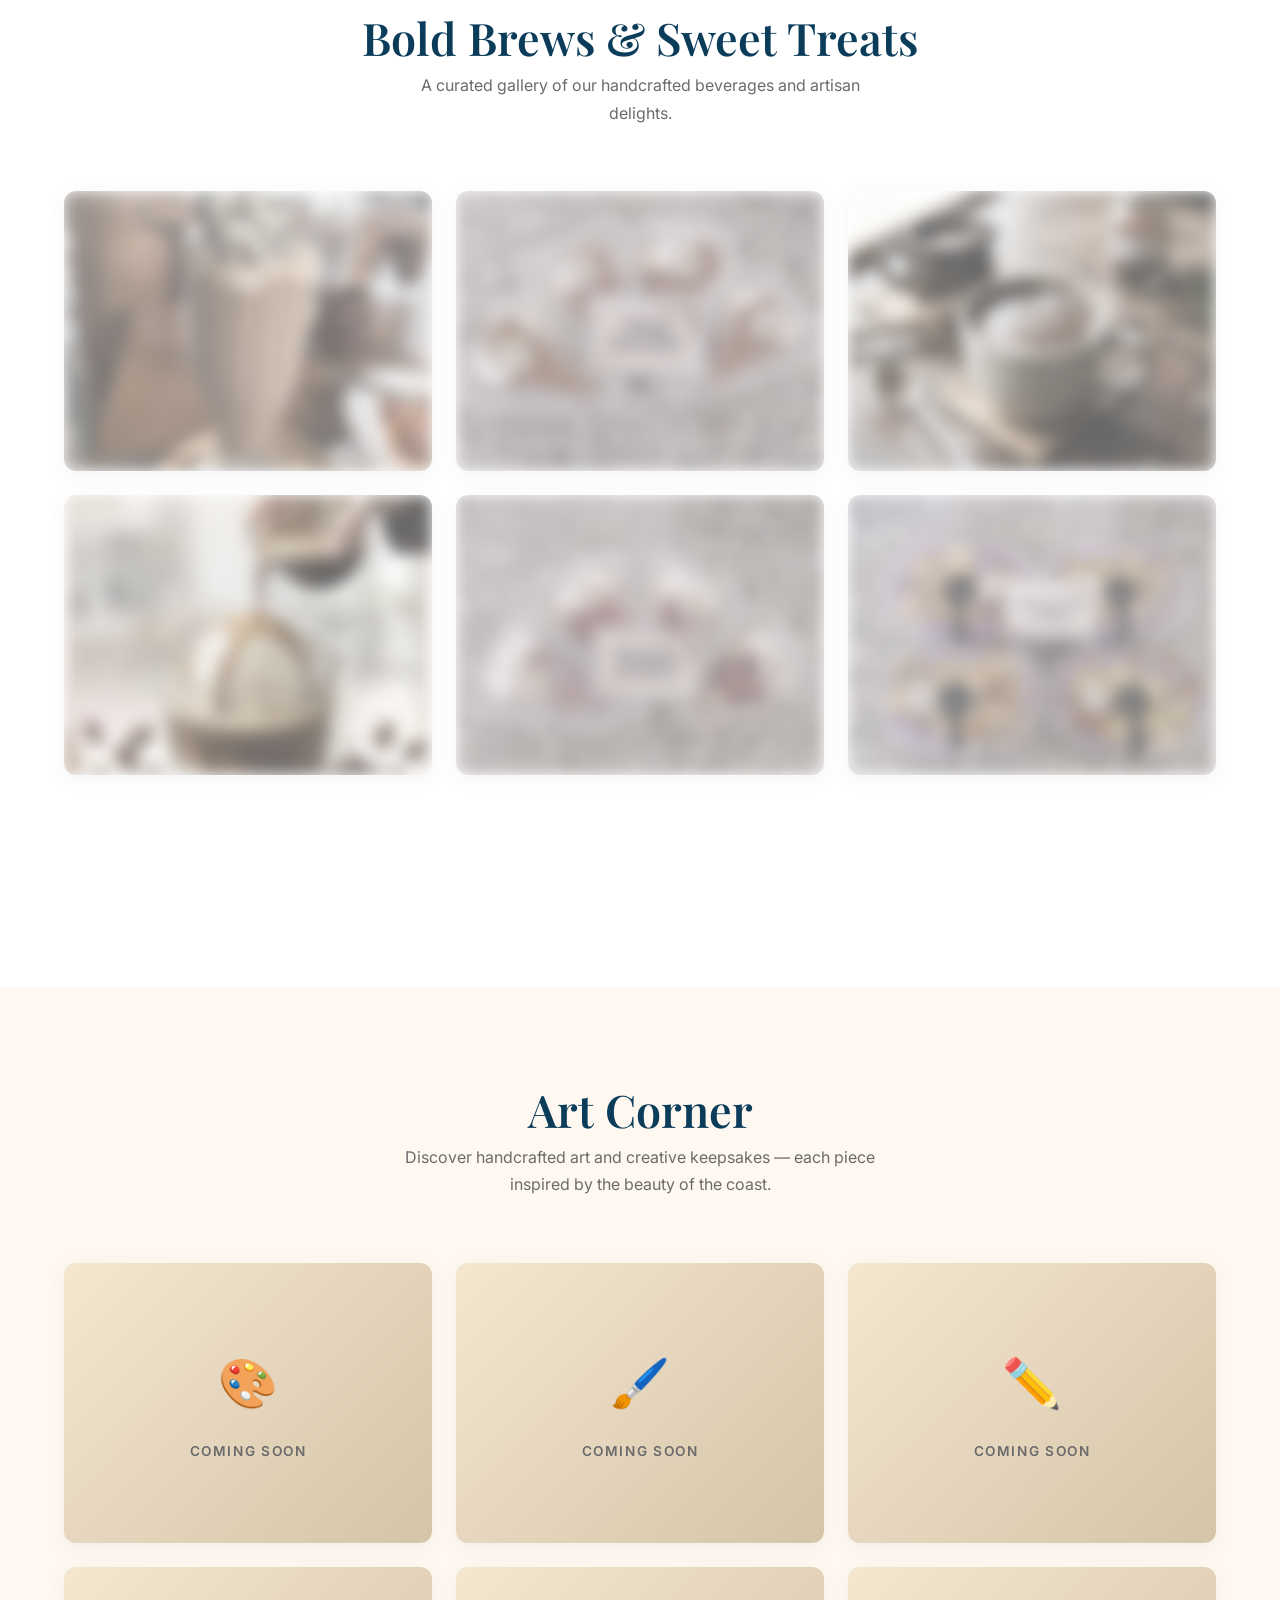
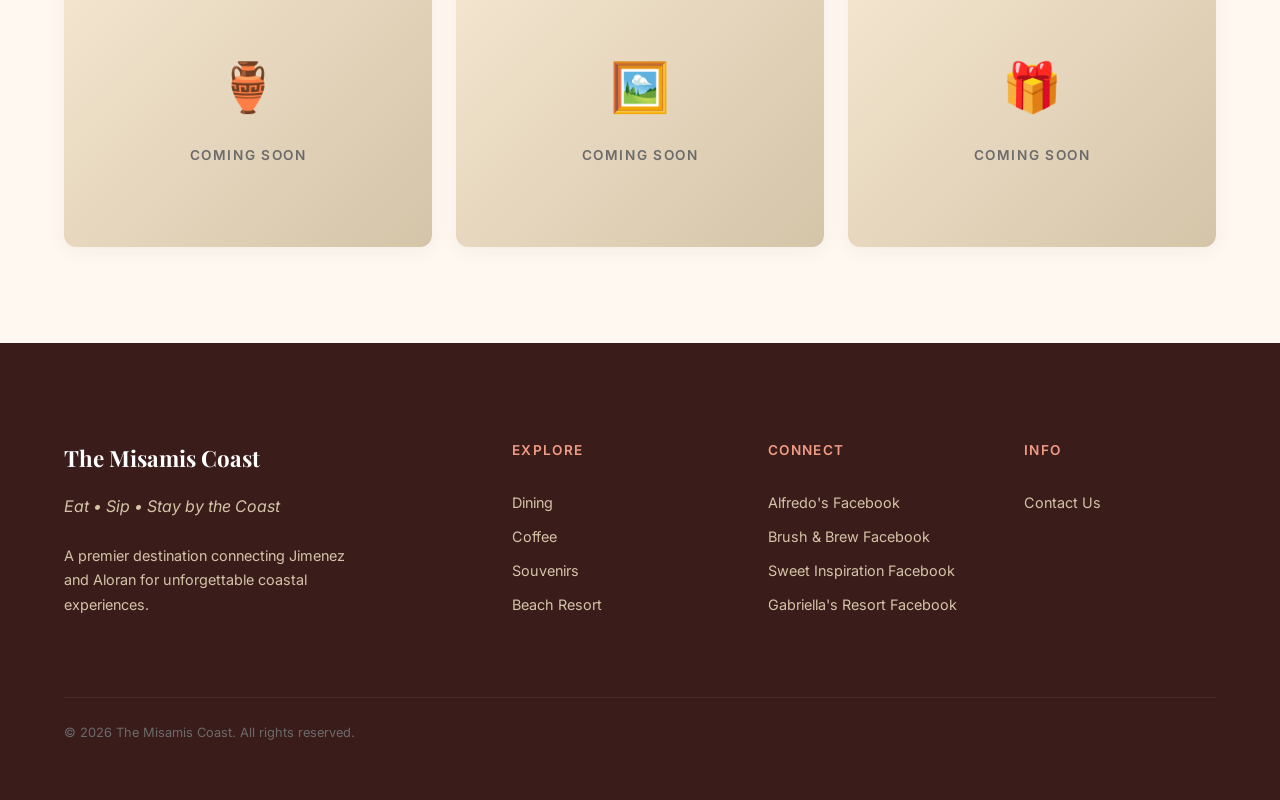
==== commit c0a12c13: "feat: art corner section in coffee.html" ====
--- a/coffee.html
+++ b/coffee.html
@@ -114,6 +114,59 @@
     </div>
   </section>
 
+  <!-- Art Corner -->
+  <section class="section" id="art-corner">
+    <div class="container">
+      <h2 class="text-center fade-in" style="margin-bottom: var(--space-xs);">Art Corner</h2>
+      <p class="text-center fade-in" style="color: var(--text-muted); margin-bottom: var(--space-xl); max-width: 500px; margin-left: auto; margin-right: auto;">Discover handcrafted art and creative keepsakes — each piece inspired by the beauty of the coast.</p>
+
+      <div class="gallery gallery--3col">
+        <div class="gallery__item gallery__item--blur stagger-1">
+          <div class="gallery__placeholder">
+            <span class="gallery__placeholder-icon">🎨</span>
+            <span class="gallery__placeholder-text">Coming Soon</span>
+          </div>
+          <div class="gallery__item__caption">Coastal Paintings</div>
+        </div>
+        <div class="gallery__item gallery__item--blur stagger-2">
+          <div class="gallery__placeholder">
+            <span class="gallery__placeholder-icon">🖌️</span>
+            <span class="gallery__placeholder-text">Coming Soon</span>
+          </div>
+          <div class="gallery__item__caption">Handcrafted Art</div>
+        </div>
+        <div class="gallery__item gallery__item--blur stagger-3">
+          <div class="gallery__placeholder">
+            <span class="gallery__placeholder-icon">✏️</span>
+            <span class="gallery__placeholder-text">Coming Soon</span>
+          </div>
+          <div class="gallery__item__caption">Sketches &amp; Prints</div>
+        </div>
+        <div class="gallery__item gallery__item--blur stagger-4">
+          <div class="gallery__placeholder">
+            <span class="gallery__placeholder-icon">🏺</span>
+            <span class="gallery__placeholder-text">Coming Soon</span>
+          </div>
+          <div class="gallery__item__caption">Pottery &amp; Crafts</div>
+        </div>
+        <div class="gallery__item gallery__item--blur stagger-5">
+          <div class="gallery__placeholder">
+            <span class="gallery__placeholder-icon">🖼️</span>
+            <span class="gallery__placeholder-text">Coming Soon</span>
+          </div>
+          <div class="gallery__item__caption">Framed Art</div>
+        </div>
+        <div class="gallery__item gallery__item--blur stagger-6">
+          <div class="gallery__placeholder">
+            <span class="gallery__placeholder-icon">🎁</span>
+            <span class="gallery__placeholder-text">Coming Soon</span>
+          </div>
+          <div class="gallery__item__caption">Art Keepsakes</div>
+        </div>
+      </div>
+    </div>
+  </section>
+
   <!-- Footer -->
   <footer class="footer" id="main-footer">
     <div class="container">
--- a/css/styles.css
+++ b/css/styles.css
@@ -9,62 +9,64 @@
 /* --- CSS Custom Properties --- */
 :root {
   /* Brand Palette */
-  --ocean-deep:     #0B3D5B;
-  --ocean-mid:      #1A6FA0;
-  --ocean-light:    #2D8FC7;
-  --ocean-glow:     #5BB5E0;
-  
-  --espresso-dark:  #3A1C1A;
-  --espresso:       #4A2C2A;
-  --espresso-mid:   #6B4226;
+  --ocean-deep: #0B3D5B;
+  --ocean-mid: #1A6FA0;
+  --ocean-light: #2D8FC7;
+  --ocean-glow: #5BB5E0;
+
+  --espresso-dark: #3A1C1A;
+  --espresso: #4A2C2A;
+  --espresso-mid: #6B4226;
   --espresso-light: #8B6346;
 
-  --sand-dark:      #D4C4A8;
-  --sand:           #E8D8BC;
-  --sand-light:     #F5E6D0;
-  --sand-lightest:  #FFF8F0;
-
-  --coral:          #E07A5F;
-  --coral-light:    #F09C85;
-  --coral-glow:     #FFB8A3;
-
-  --white:          #FFFFFF;
-  --off-white:      #FAFAF7;
-  --text-dark:      #1A1A1A;
-  --text-body:      #3D3D3D;
-  --text-muted:     #6B6B6B;
+  --sand-dark: #D4C4A8;
+  --sand: #E8D8BC;
+  --sand-light: #F5E6D0;
+  --sand-lightest: #FFF8F0;
+
+  --coral: #E07A5F;
+  --coral-light: #F09C85;
+  --coral-glow: #FFB8A3;
+
+  --white: #FFFFFF;
+  --off-white: #FAFAF7;
+  --text-dark: #1A1A1A;
+  --text-body: #3D3D3D;
+  --text-muted: #6B6B6B;
 
   /* Typography */
   --font-heading: 'Playfair Display', Georgia, 'Times New Roman', serif;
-  --font-body:    'Inter', -apple-system, BlinkMacSystemFont, 'Segoe UI', sans-serif;
+  --font-body: 'Inter', -apple-system, BlinkMacSystemFont, 'Segoe UI', sans-serif;
 
   /* Spacing */
-  --space-xs:   0.5rem;
-  --space-sm:   1rem;
-  --space-md:   1.5rem;
-  --space-lg:   2.5rem;
-  --space-xl:   4rem;
-  --space-2xl:  6rem;
-  --space-3xl:  8rem;
+  --space-xs: 0.5rem;
+  --space-sm: 1rem;
+  --space-md: 1.5rem;
+  --space-lg: 2.5rem;
+  --space-xl: 4rem;
+  --space-2xl: 6rem;
+  --space-3xl: 8rem;
 
   /* Transitions */
-  --ease-smooth:    cubic-bezier(0.25, 0.46, 0.45, 0.94);
-  --ease-out-expo:  cubic-bezier(0.19, 1, 0.22, 1);
-  --ease-in-out:    cubic-bezier(0.42, 0, 0.58, 1);
-  --duration-fast:  0.3s;
-  --duration-med:   0.6s;
-  --duration-slow:  0.9s;
-  --duration-hero:  1.2s;
+  --ease-smooth: cubic-bezier(0.25, 0.46, 0.45, 0.94);
+  --ease-out-expo: cubic-bezier(0.19, 1, 0.22, 1);
+  --ease-in-out: cubic-bezier(0.42, 0, 0.58, 1);
+  --duration-fast: 0.3s;
+  --duration-med: 0.6s;
+  --duration-slow: 0.9s;
+  --duration-hero: 1.2s;
 
   /* Layout */
-  --max-width:      1200px;
-  --nav-height:     72px;
-  --border-radius:  12px;
+  --max-width: 1200px;
+  --nav-height: 72px;
+  --border-radius: 12px;
   --border-radius-lg: 20px;
 }
 
 /* --- Reset & Base --- */
-*, *::before, *::after {
+*,
+*::before,
+*::after {
   margin: 0;
   padding: 0;
   box-sizing: border-box;
@@ -97,22 +99,37 @@
   transition: color var(--duration-fast) var(--ease-smooth);
 }
 
-ul, ol {
+ul,
+ol {
   list-style: none;
 }
 
 /* --- Typography --- */
-h1, h2, h3, h4 {
+h1,
+h2,
+h3,
+h4 {
   font-family: var(--font-heading);
   color: var(--ocean-deep);
   line-height: 1.2;
   font-weight: 600;
 }
 
-h1 { font-size: clamp(2.2rem, 5vw, 3.8rem); }
-h2 { font-size: clamp(1.6rem, 3.5vw, 2.8rem); }
-h3 { font-size: clamp(1.3rem, 2.5vw, 1.8rem); }
-h4 { font-size: clamp(1.1rem, 2vw, 1.4rem); }
+h1 {
+  font-size: clamp(2.2rem, 5vw, 3.8rem);
+}
+
+h2 {
+  font-size: clamp(1.6rem, 3.5vw, 2.8rem);
+}
+
+h3 {
+  font-size: clamp(1.3rem, 2.5vw, 1.8rem);
+}
+
+h4 {
+  font-size: clamp(1.1rem, 2vw, 1.4rem);
+}
 
 p {
   max-width: 68ch;
@@ -201,8 +218,8 @@
   height: var(--nav-height);
   z-index: 1000;
   transition: background-color var(--duration-med) var(--ease-smooth),
-              box-shadow var(--duration-med) var(--ease-smooth),
-              backdrop-filter var(--duration-med) var(--ease-smooth);
+    box-shadow var(--duration-med) var(--ease-smooth),
+    backdrop-filter var(--duration-med) var(--ease-smooth);
 }
 
 .nav--scrolled {
@@ -349,12 +366,10 @@
 .hero__overlay {
   position: absolute;
   inset: 0;
-  background: linear-gradient(
-    180deg,
-    rgba(11, 61, 91, 0.45) 0%,
-    rgba(11, 61, 91, 0.65) 50%,
-    rgba(11, 61, 91, 0.85) 100%
-  );
+  background: linear-gradient(180deg,
+      rgba(11, 61, 91, 0.45) 0%,
+      rgba(11, 61, 91, 0.65) 50%,
+      rgba(11, 61, 91, 0.85) 100%);
 }
 
 .hero__content {
@@ -431,7 +446,7 @@
   content: '';
   width: 1px;
   height: 40px;
-  background: linear-gradient(to bottom, rgba(255,255,255,0.6), transparent);
+  background: linear-gradient(to bottom, rgba(255, 255, 255, 0.6), transparent);
   animation: scrollLine 2s var(--ease-in-out) infinite;
 }
 
@@ -454,7 +469,7 @@
   overflow: hidden;
   cursor: pointer;
   transition: transform var(--duration-med) var(--ease-out-expo),
-              box-shadow var(--duration-med) var(--ease-out-expo);
+    box-shadow var(--duration-med) var(--ease-out-expo);
   box-shadow: 0 4px 20px rgba(11, 61, 91, 0.06);
 }
 
@@ -471,7 +486,7 @@
 .brand-card:hover {
   transform: translateY(-8px);
   box-shadow: 0 20px 60px rgba(11, 61, 91, 0.12),
-              0 8px 24px rgba(11, 61, 91, 0.08);
+    0 8px 24px rgba(11, 61, 91, 0.08);
 }
 
 .brand-card:hover::before {
@@ -498,7 +513,7 @@
   margin: 0 auto var(--space-md);
   border: 2px solid var(--sand-dark);
   transition: transform var(--duration-med) var(--ease-out-expo),
-              border-color var(--duration-med) var(--ease-smooth);
+    border-color var(--duration-med) var(--ease-smooth);
 }
 
 .brand-card:hover .brand-card__logo {
@@ -553,7 +568,7 @@
   direction: rtl;
 }
 
-.story-section--reverse > * {
+.story-section--reverse>* {
   direction: ltr;
 }
 
@@ -627,7 +642,7 @@
   height: 280px;
   object-fit: cover;
   transition: transform var(--duration-slow) var(--ease-out-expo),
-              filter var(--duration-med) var(--ease-smooth);
+    filter var(--duration-med) var(--ease-smooth);
 }
 
 .gallery__item:hover img {
@@ -639,8 +654,8 @@
   filter: blur(8px) saturate(0.5);
   opacity: 0.6;
   transition: filter var(--duration-slow) var(--ease-smooth),
-              opacity var(--duration-slow) var(--ease-smooth),
-              transform var(--duration-slow) var(--ease-out-expo);
+    opacity var(--duration-slow) var(--ease-smooth),
+    transform var(--duration-slow) var(--ease-out-expo);
 }
 
 .gallery__item--blur.is-visible img {
@@ -654,7 +669,7 @@
   left: 0;
   right: 0;
   padding: var(--space-md) var(--space-sm);
-  background: linear-gradient(to top, rgba(0,0,0,0.7), transparent);
+  background: linear-gradient(to top, rgba(0, 0, 0, 0.7), transparent);
   color: var(--white);
   font-size: 0.9rem;
   font-weight: 500;
@@ -664,6 +679,45 @@
 
 .gallery__item:hover .gallery__item__caption {
   transform: translateY(0);
+}
+
+/* Gallery Placeholder (when no images yet) */
+.gallery__placeholder {
+  width: 100%;
+  height: 280px;
+  display: flex;
+  flex-direction: column;
+  align-items: center;
+  justify-content: center;
+  gap: var(--space-sm);
+  background: linear-gradient(135deg, var(--sand-light), var(--sand-dark));
+  transition: background var(--duration-med) var(--ease-smooth);
+}
+
+.gallery__item:hover .gallery__placeholder {
+  background: linear-gradient(135deg, var(--sand-dark), var(--ocean-mid));
+}
+
+.gallery__placeholder-icon {
+  font-size: 3rem;
+  transition: transform var(--duration-med) var(--ease-out-expo);
+}
+
+.gallery__item:hover .gallery__placeholder-icon {
+  transform: scale(1.2);
+}
+
+.gallery__placeholder-text {
+  font-size: 0.85rem;
+  font-weight: 600;
+  text-transform: uppercase;
+  letter-spacing: 0.12em;
+  color: var(--text-muted);
+  transition: color var(--duration-med) var(--ease-smooth);
+}
+
+.gallery__item:hover .gallery__placeholder-text {
+  color: var(--white);
 }
 
 /* ============================================
@@ -848,7 +902,7 @@
   font-size: 0.9rem;
   padding: 0.3rem 0;
   transition: color var(--duration-fast) var(--ease-smooth),
-              transform var(--duration-fast) var(--ease-smooth);
+    transform var(--duration-fast) var(--ease-smooth);
 }
 
 .footer__link:hover {
@@ -906,7 +960,7 @@
   padding: var(--space-xl);
   box-shadow: 0 4px 20px rgba(11, 61, 91, 0.06);
   transition: transform var(--duration-med) var(--ease-out-expo),
-              box-shadow var(--duration-med) var(--ease-out-expo);
+    box-shadow var(--duration-med) var(--ease-out-expo);
 }
 
 .contact-card:hover {
@@ -960,7 +1014,7 @@
   opacity: 0;
   transform: translateY(30px);
   transition: opacity var(--duration-slow) var(--ease-out-expo),
-              transform var(--duration-slow) var(--ease-out-expo);
+    transform var(--duration-slow) var(--ease-out-expo);
 }
 
 .fade-in.is-visible {
@@ -972,7 +1026,7 @@
   opacity: 0;
   transform: translateX(-60px);
   transition: opacity var(--duration-slow) var(--ease-out-expo),
-              transform var(--duration-slow) var(--ease-out-expo);
+    transform var(--duration-slow) var(--ease-out-expo);
 }
 
 .slide-in-left.is-visible {
@@ -984,7 +1038,7 @@
   opacity: 0;
   transform: translateX(60px);
   transition: opacity var(--duration-slow) var(--ease-out-expo),
-              transform var(--duration-slow) var(--ease-out-expo);
+    transform var(--duration-slow) var(--ease-out-expo);
 }
 
 .slide-in-right.is-visible {
@@ -996,7 +1050,7 @@
   opacity: 0;
   transform: scale(0.9);
   transition: opacity var(--duration-slow) var(--ease-out-expo),
-              transform var(--duration-slow) var(--ease-out-expo);
+    transform var(--duration-slow) var(--ease-out-expo);
 }
 
 .scale-in.is-visible {
@@ -1005,12 +1059,29 @@
 }
 
 /* Stagger delays for card groups */
-.stagger-1 { transition-delay: 0.1s; }
-.stagger-2 { transition-delay: 0.2s; }
-.stagger-3 { transition-delay: 0.3s; }
-.stagger-4 { transition-delay: 0.4s; }
-.stagger-5 { transition-delay: 0.5s; }
-.stagger-6 { transition-delay: 0.6s; }
+.stagger-1 {
+  transition-delay: 0.1s;
+}
+
+.stagger-2 {
+  transition-delay: 0.2s;
+}
+
+.stagger-3 {
+  transition-delay: 0.3s;
+}
+
+.stagger-4 {
+  transition-delay: 0.4s;
+}
+
+.stagger-5 {
+  transition-delay: 0.5s;
+}
+
+.stagger-6 {
+  transition-delay: 0.6s;
+}
 
 /* ============================================
    KEYFRAME ANIMATIONS
@@ -1019,6 +1090,7 @@
   0% {
     transform: scale(1);
   }
+
   100% {
     transform: scale(1.12);
   }
@@ -1029,6 +1101,7 @@
     opacity: 0;
     transform: translateY(30px);
   }
+
   100% {
     opacity: 1;
     transform: translateY(0);
@@ -1036,8 +1109,13 @@
 }
 
 @keyframes fadeIn {
-  0% { opacity: 0; }
-  100% { opacity: 1; }
+  0% {
+    opacity: 0;
+  }
+
+  100% {
+    opacity: 1;
+  }
 }
 
 @keyframes fadeScaleIn {
@@ -1045,6 +1123,7 @@
     opacity: 0;
     transform: scale(0.8);
   }
+
   100% {
     opacity: 1;
     transform: scale(1);
@@ -1052,25 +1131,35 @@
 }
 
 @keyframes gentlePulse {
-  0%, 100% { transform: scale(1.15); }
-  50% { transform: scale(1.22); }
+
+  0%,
+  100% {
+    transform: scale(1.15);
+  }
+
+  50% {
+    transform: scale(1.22);
+  }
 }
 
 @keyframes scrollLine {
-  0% { 
+  0% {
     transform: scaleY(0);
     transform-origin: top;
     opacity: 1;
   }
+
   50% {
     transform: scaleY(1);
     transform-origin: top;
     opacity: 1;
   }
+
   51% {
     transform-origin: bottom;
   }
-  100% { 
+
+  100% {
     transform: scaleY(0);
     transform-origin: bottom;
     opacity: 0;
@@ -1081,14 +1170,22 @@
   0% {
     transform: translateX(0);
   }
+
   100% {
     transform: translateX(-50%);
   }
 }
 
 @keyframes float {
-  0%, 100% { transform: translateY(0); }
-  50% { transform: translateY(-10px); }
+
+  0%,
+  100% {
+    transform: translateY(0);
+  }
+
+  50% {
+    transform: translateY(-10px);
+  }
 }
 
 /* ============================================
@@ -1181,6 +1278,7 @@
 }
 
 @media (max-width: 480px) {
+
   .gallery--3col,
   .gallery--2col {
     grid-template-columns: 1fr;
@@ -1227,8 +1325,9 @@
     opacity: 0;
     transform: translateY(15px);
   }
+
   100% {
     opacity: 1;
     transform: translateY(0);
   }
-}
+}
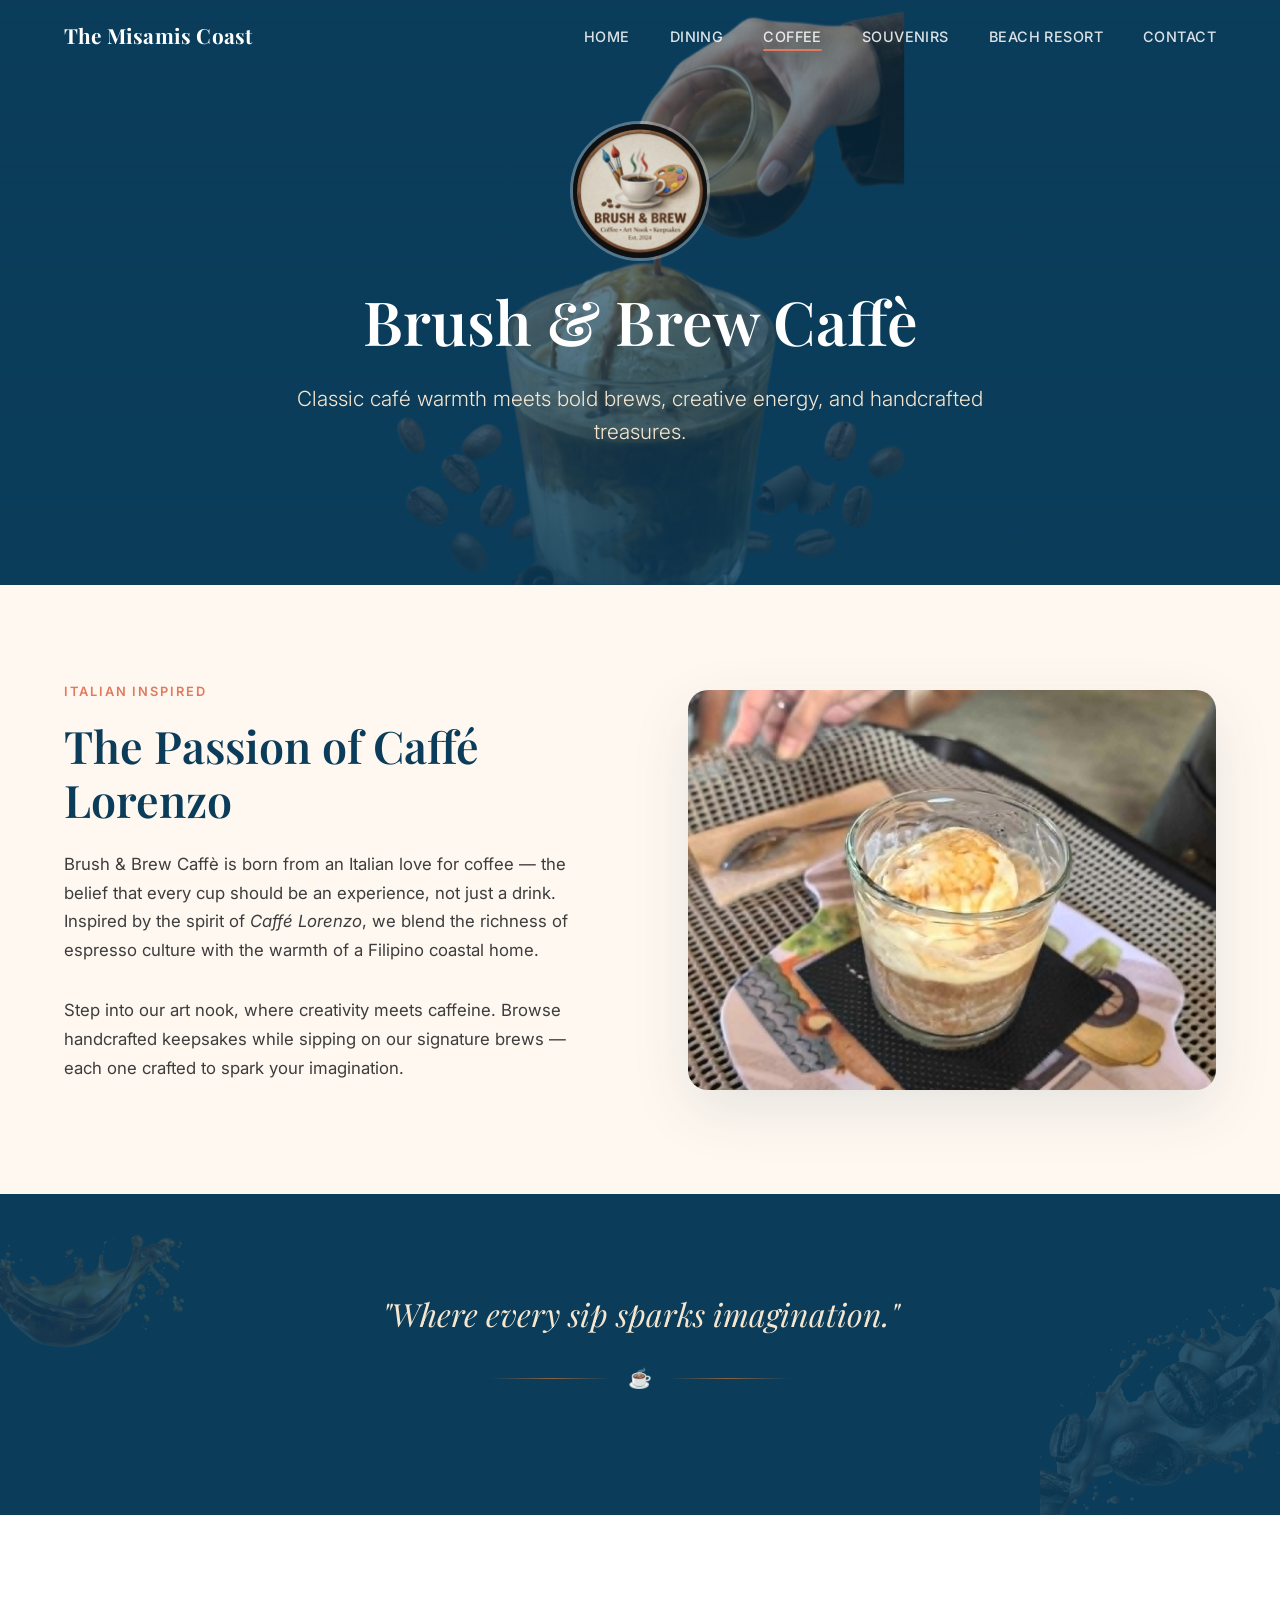
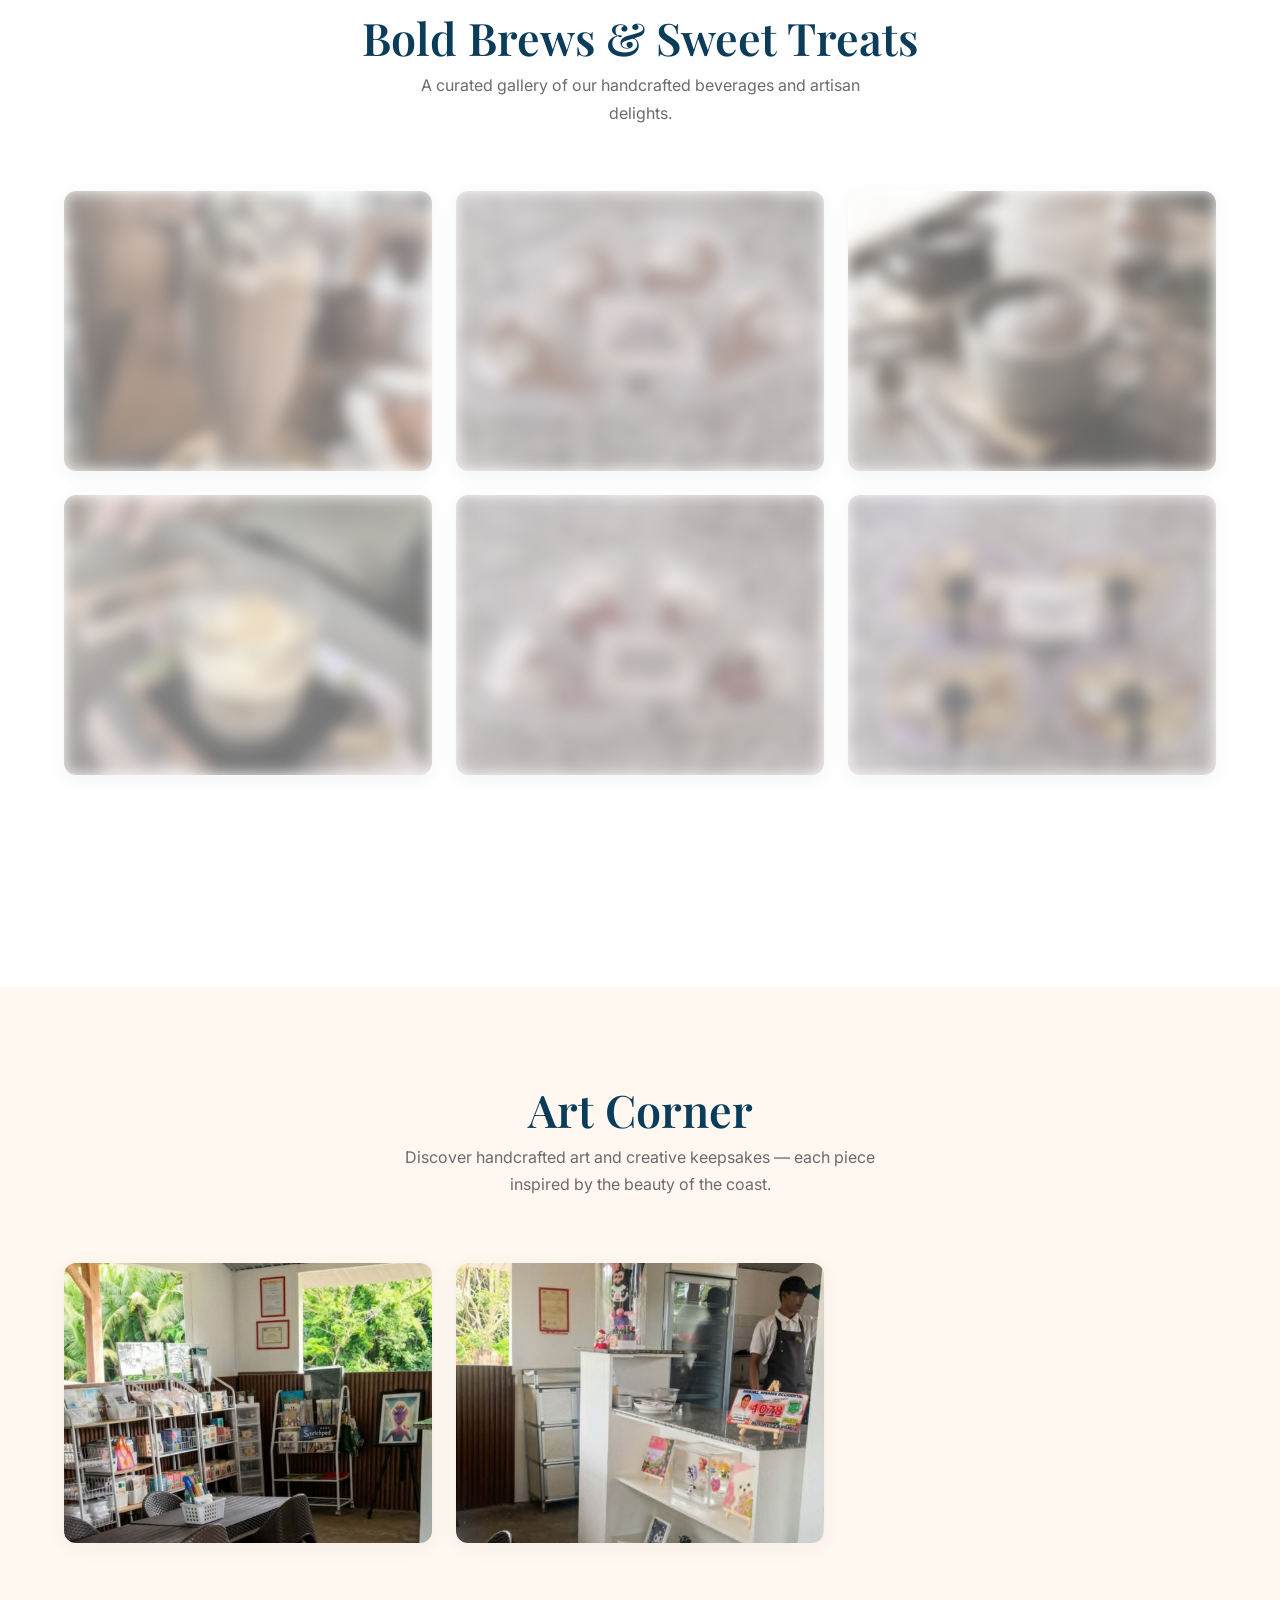
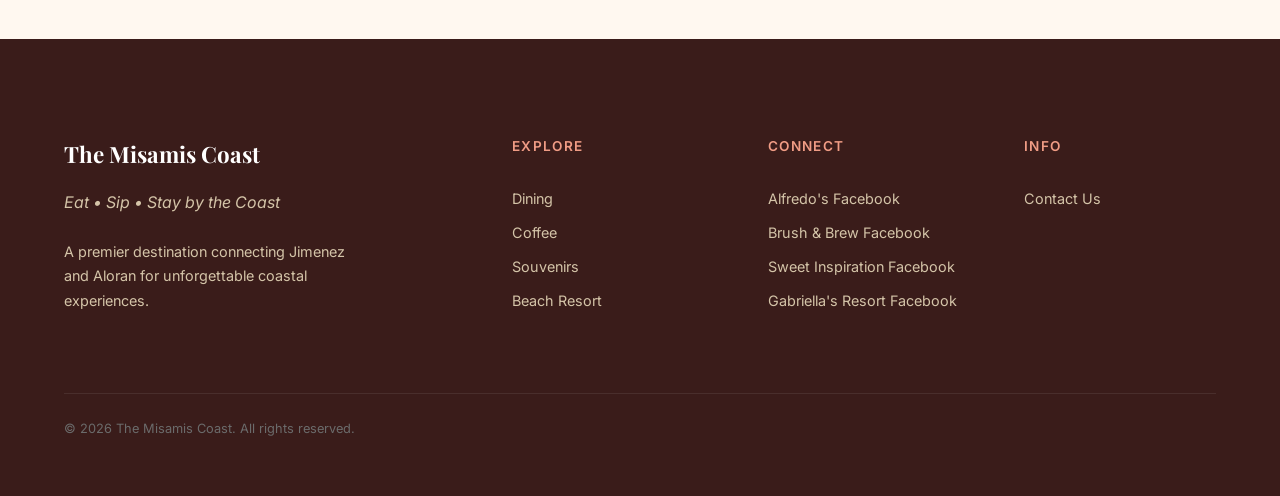
==== commit 4bac9cfe: "feat: changed images" ====
--- a/coffee.html
+++ b/coffee.html
@@ -51,7 +51,7 @@
           <p>Step into our art nook, where creativity meets caffeine. Browse handcrafted keepsakes while sipping on our signature brews — each one crafted to spark your imagination.</p>
         </div>
         <div class="story__image slide-in-right">
-          <img src="BrushnBrew/affogato.jpg" alt="Affogato at Brush and Brew Caffè" loading="lazy">
+          <img src="BrushnBrew/afgato.jfif" alt="Affogato at Brush and Brew Caffè" loading="lazy">
         </div>
       </div>
     </div>
@@ -93,7 +93,7 @@
           <div class="gallery__item__caption">Sikwate</div>
         </div>
         <div class="gallery__item gallery__item--blur stagger-4">
-          <img src="BrushnBrew/affogato.jpg" alt="Affogato" loading="lazy">
+          <img src="BrushnBrew/afgato.jfif" alt="Affogato" loading="lazy">
           <div class="gallery__item__caption">Affogato</div>
         </div>
         <div class="gallery__item gallery__item--blur stagger-5">
@@ -122,46 +122,12 @@
 
       <div class="gallery gallery--3col">
         <div class="gallery__item gallery__item--blur stagger-1">
-          <div class="gallery__placeholder">
-            <span class="gallery__placeholder-icon">🎨</span>
-            <span class="gallery__placeholder-text">Coming Soon</span>
-          </div>
-          <div class="gallery__item__caption">Coastal Paintings</div>
+          <img src="BrushnBrew/artc1.jfif" alt="Art Corner display" loading="lazy">
+          <div class="gallery__item__caption">Art Corner</div>
         </div>
         <div class="gallery__item gallery__item--blur stagger-2">
-          <div class="gallery__placeholder">
-            <span class="gallery__placeholder-icon">🖌️</span>
-            <span class="gallery__placeholder-text">Coming Soon</span>
-          </div>
-          <div class="gallery__item__caption">Handcrafted Art</div>
-        </div>
-        <div class="gallery__item gallery__item--blur stagger-3">
-          <div class="gallery__placeholder">
-            <span class="gallery__placeholder-icon">✏️</span>
-            <span class="gallery__placeholder-text">Coming Soon</span>
-          </div>
-          <div class="gallery__item__caption">Sketches &amp; Prints</div>
-        </div>
-        <div class="gallery__item gallery__item--blur stagger-4">
-          <div class="gallery__placeholder">
-            <span class="gallery__placeholder-icon">🏺</span>
-            <span class="gallery__placeholder-text">Coming Soon</span>
-          </div>
-          <div class="gallery__item__caption">Pottery &amp; Crafts</div>
-        </div>
-        <div class="gallery__item gallery__item--blur stagger-5">
-          <div class="gallery__placeholder">
-            <span class="gallery__placeholder-icon">🖼️</span>
-            <span class="gallery__placeholder-text">Coming Soon</span>
-          </div>
-          <div class="gallery__item__caption">Framed Art</div>
-        </div>
-        <div class="gallery__item gallery__item--blur stagger-6">
-          <div class="gallery__placeholder">
-            <span class="gallery__placeholder-icon">🎁</span>
-            <span class="gallery__placeholder-text">Coming Soon</span>
-          </div>
-          <div class="gallery__item__caption">Art Keepsakes</div>
+          <img src="BrushnBrew/artc2.jfif" alt="Handcrafted art and keepsakes" loading="lazy">
+          <div class="gallery__item__caption">Handcrafted Keepsakes</div>
         </div>
       </div>
     </div>
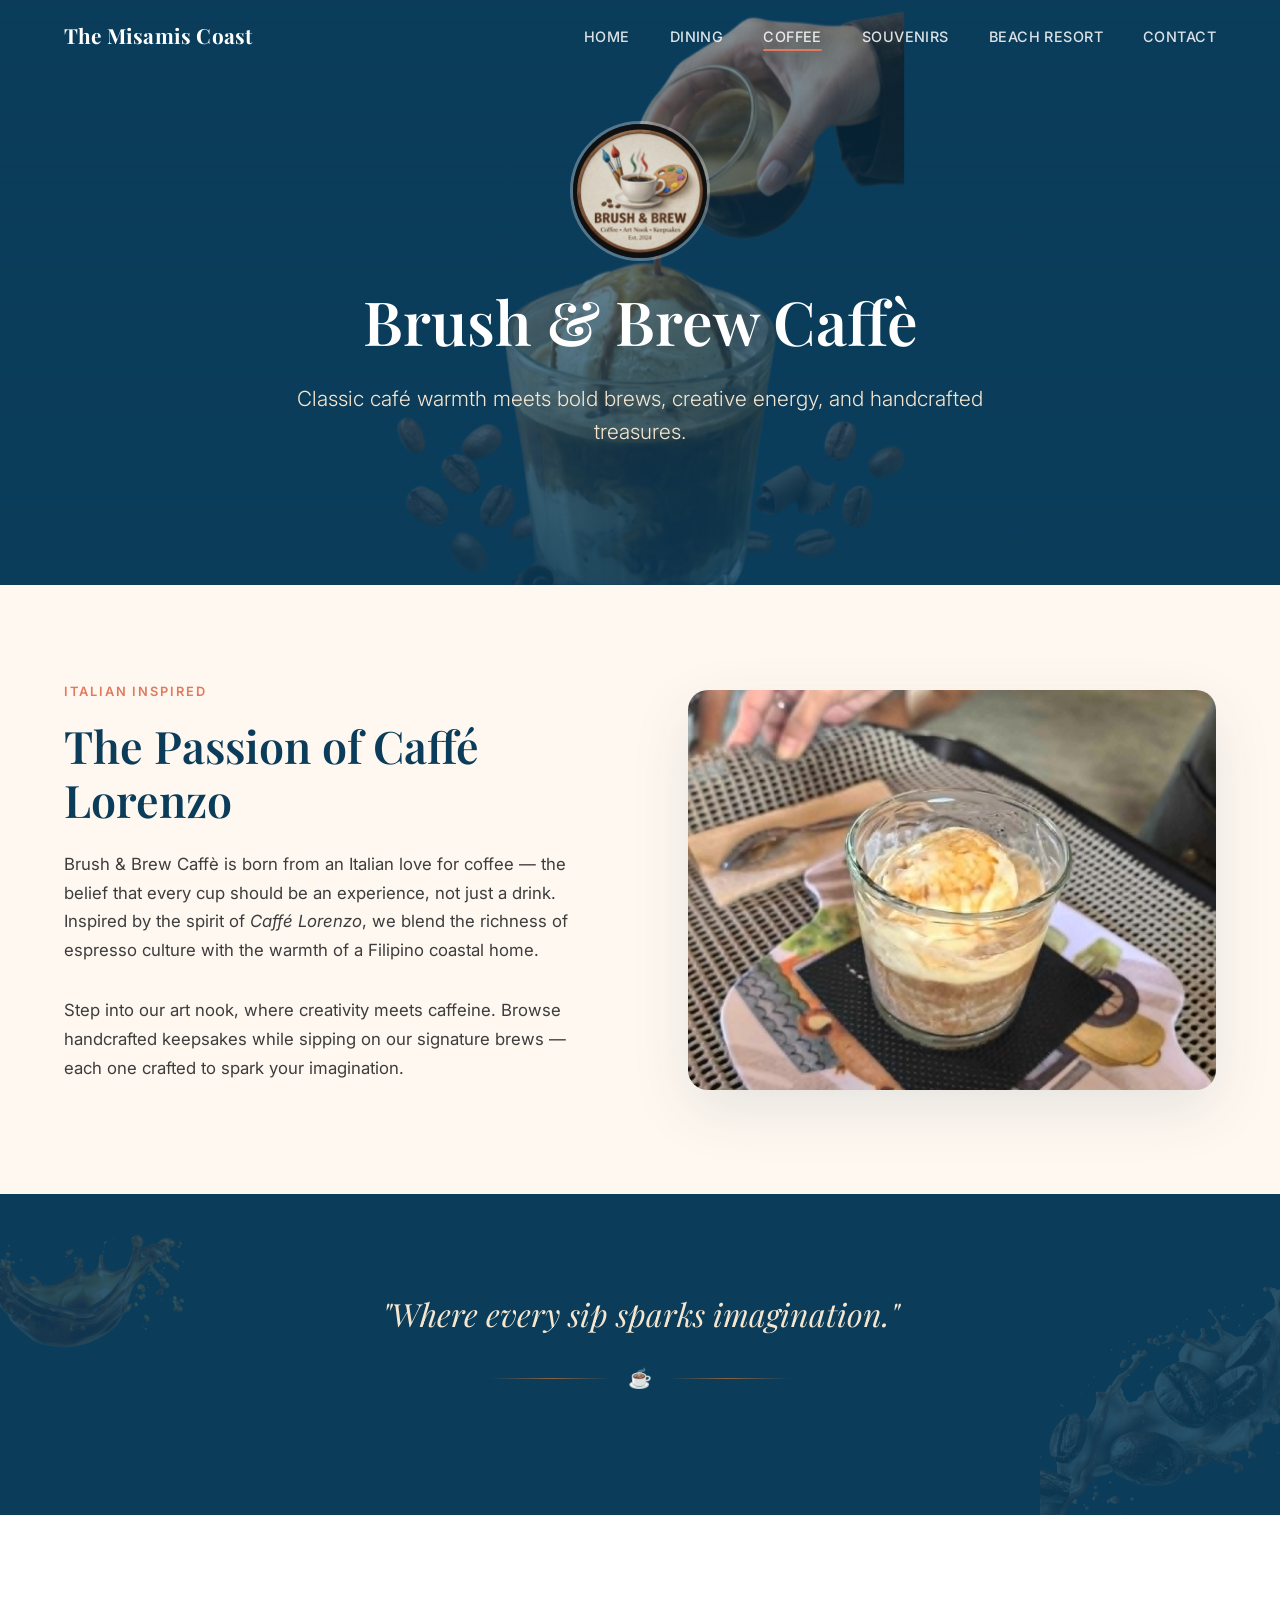
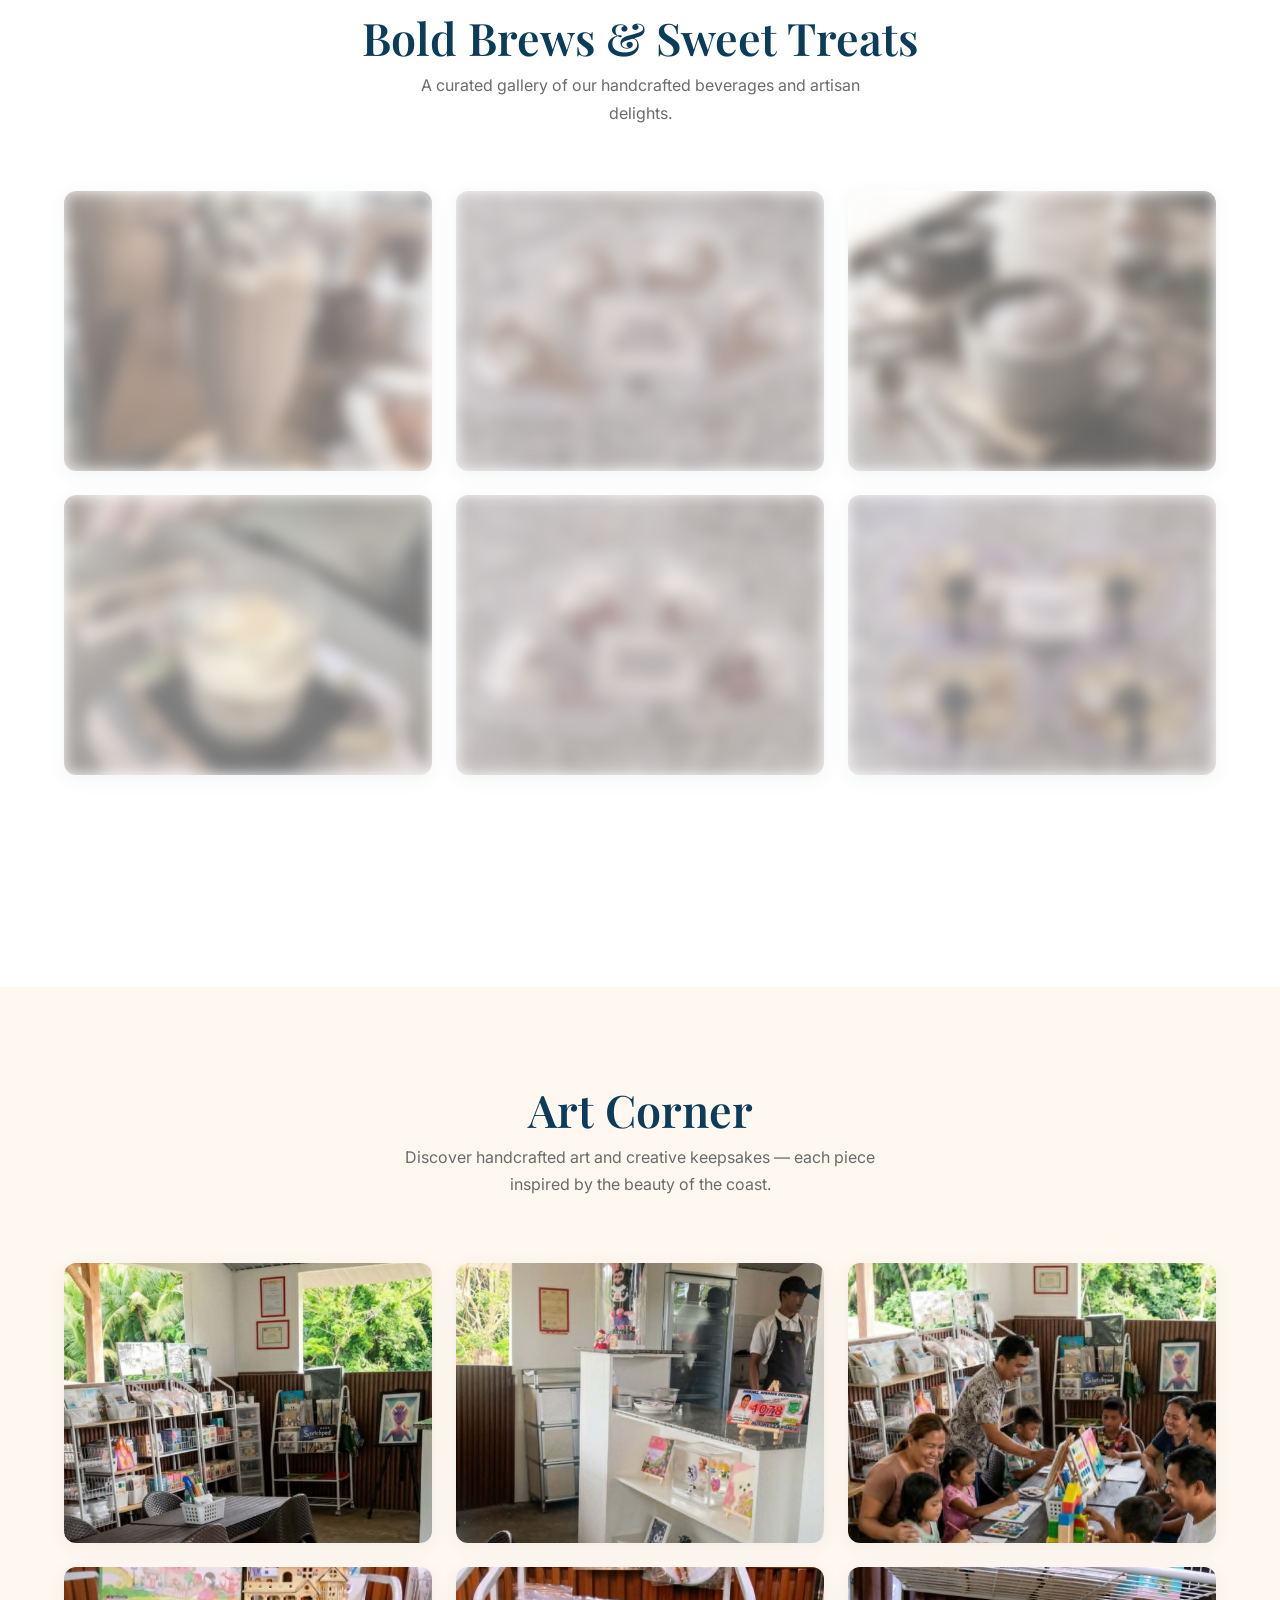
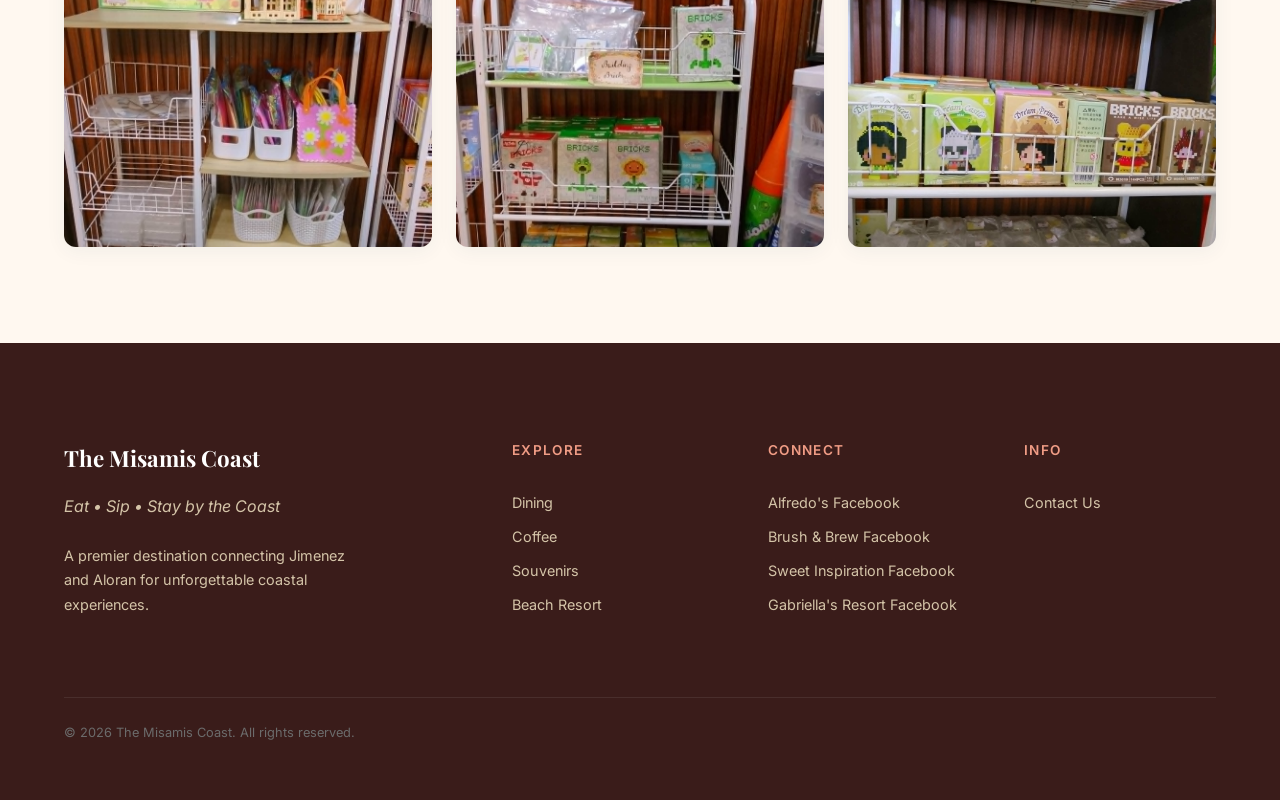
==== commit 92f88f5a: "feat: new images" ====
--- a/coffee.html
+++ b/coffee.html
@@ -129,6 +129,22 @@
           <img src="BrushnBrew/artc2.jfif" alt="Handcrafted art and keepsakes" loading="lazy">
           <div class="gallery__item__caption">Handcrafted Keepsakes</div>
         </div>
+        <div class="gallery__item gallery__item--blur stagger-3">
+          <img src="BrushnBrew/artc3.jfif" alt="Art Corner creations" loading="lazy">
+          <div class="gallery__item__caption">Creative Creations</div>
+        </div>
+        <div class="gallery__item gallery__item--blur stagger-4">
+          <img src="BrushnBrew/artc4.jfif" alt="Artisan crafts on display" loading="lazy">
+          <div class="gallery__item__caption">Artisan Crafts</div>
+        </div>
+        <div class="gallery__item gallery__item--blur stagger-5">
+          <img src="BrushnBrew/artc5.jfif" alt="Coastal-inspired artwork" loading="lazy">
+          <div class="gallery__item__caption">Coastal Artwork</div>
+        </div>
+        <div class="gallery__item gallery__item--blur stagger-6">
+          <img src="BrushnBrew/artc6.jfif" alt="Handmade art pieces" loading="lazy">
+          <div class="gallery__item__caption">Handmade Pieces</div>
+        </div>
       </div>
     </div>
   </section>
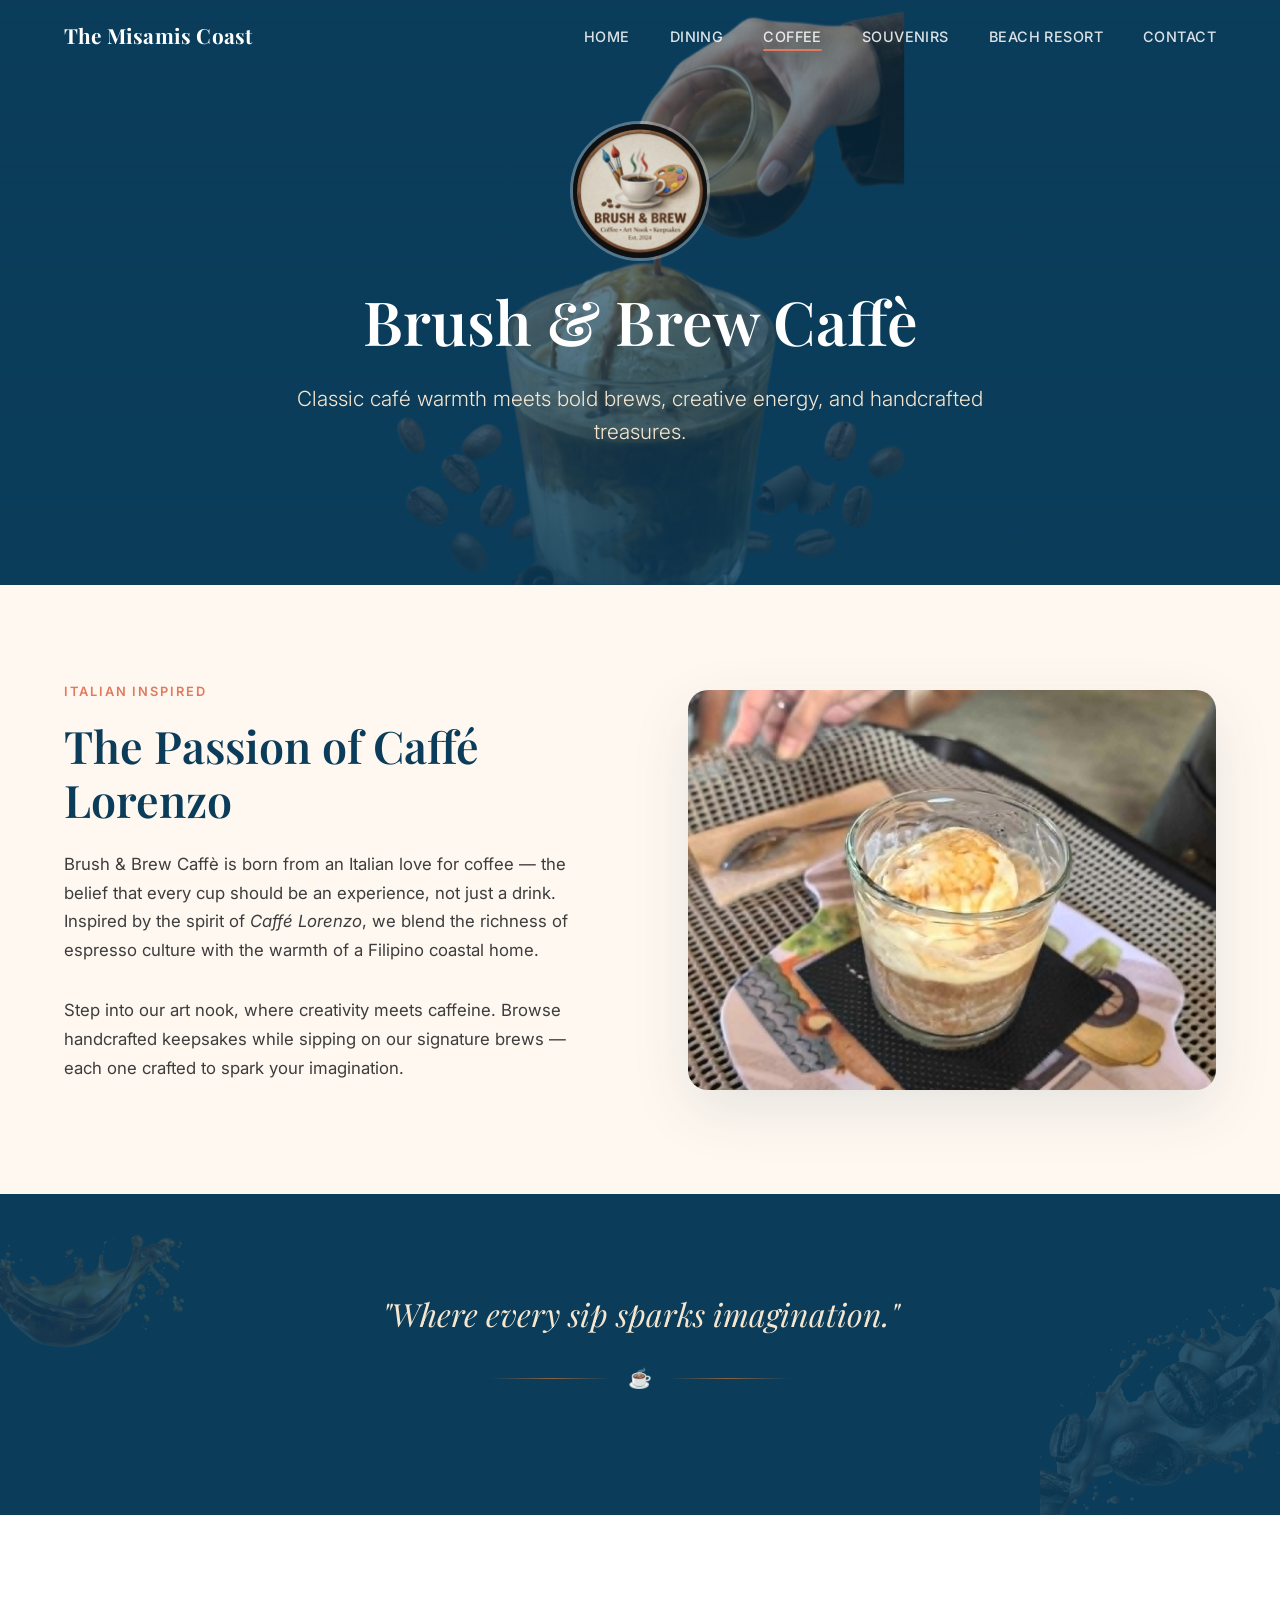
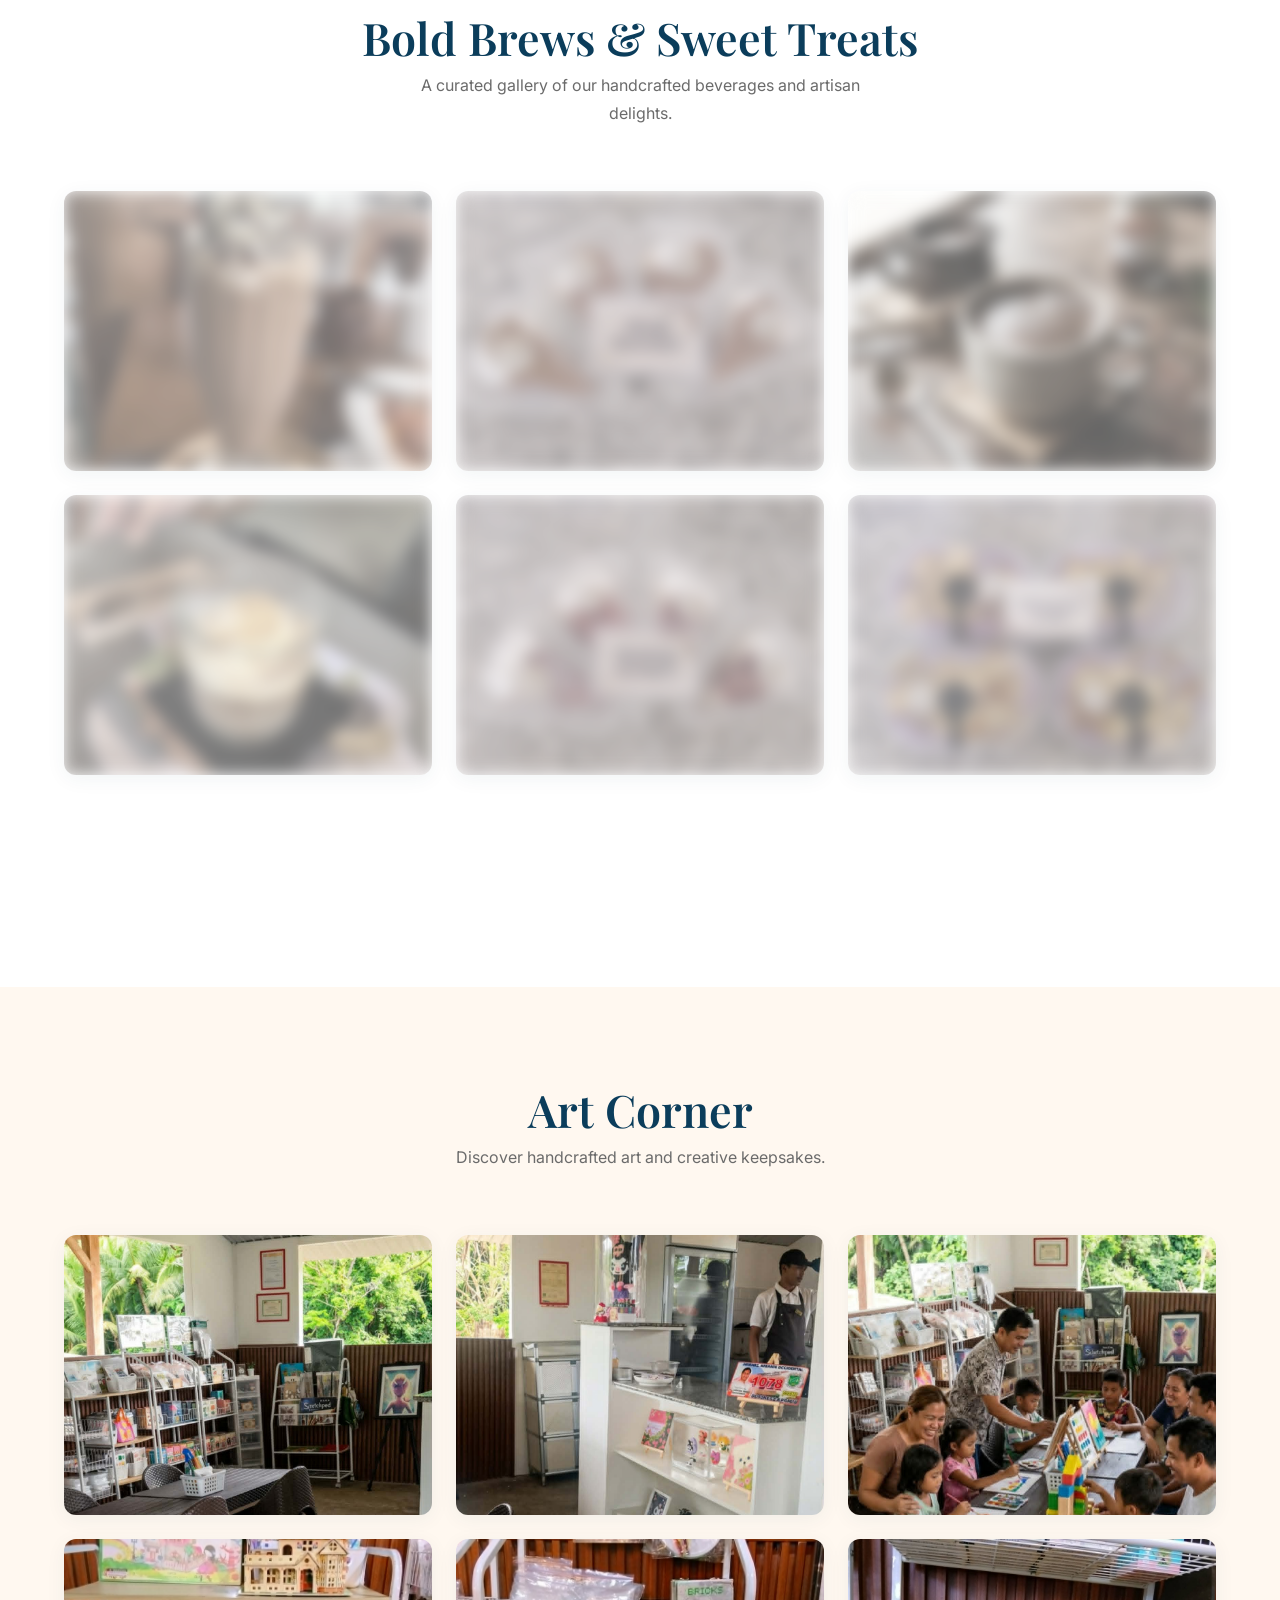
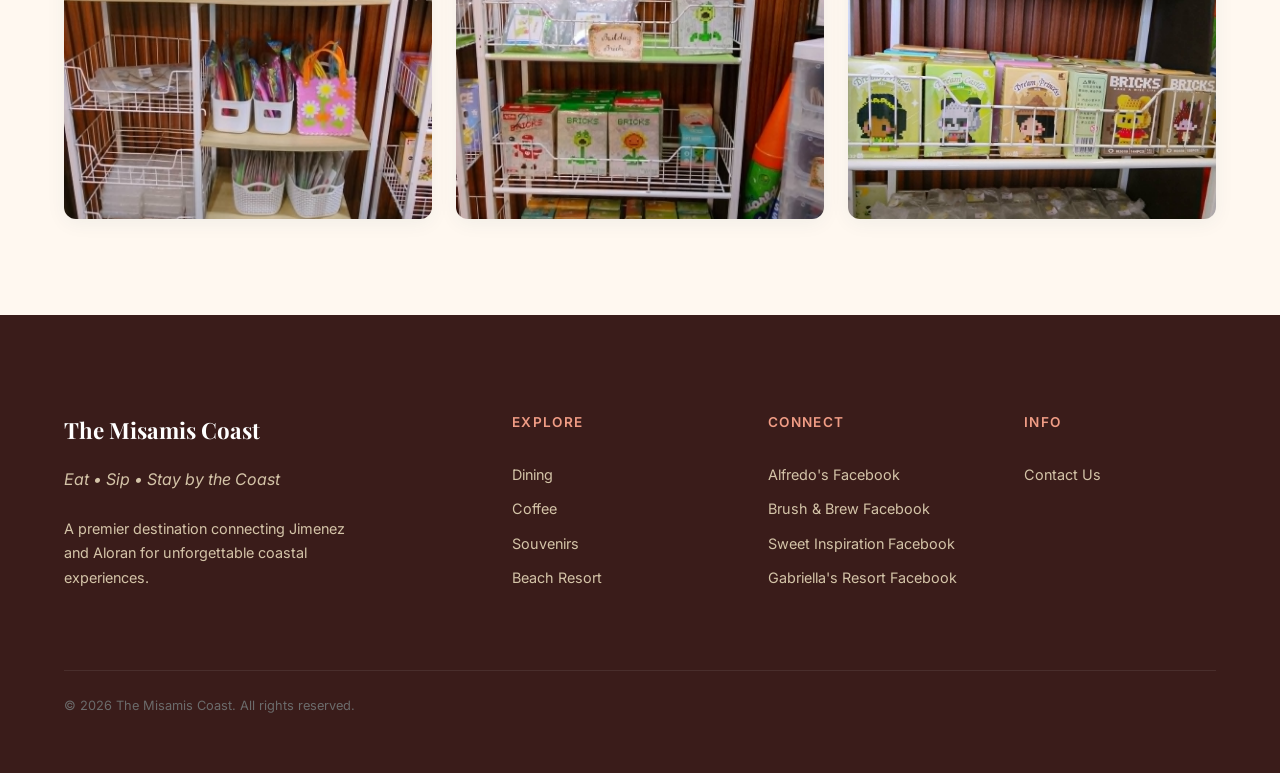
==== commit acff9b56: "update" ====
--- a/coffee.html
+++ b/coffee.html
@@ -1,13 +1,17 @@
 <!DOCTYPE html>
 <html lang="en">
+
 <head>
   <meta charset="UTF-8">
   <meta name="viewport" content="width=device-width, initial-scale=1.0">
   <title>Brush &amp; Brew Caffè — Artisan Coffee | The Misamis Coast</title>
-  <meta name="description" content="Brush & Brew Caffè — Italian-inspired artisan coffee, art nook, and handcrafted keepsakes in Jimenez, Misamis Occidental. Where every sip sparks imagination.">
-  <meta name="keywords" content="Artisan coffee Misamis Occidental, Brush and Brew Caffe, Italian coffee Jimenez, coffee art nook">
+  <meta name="description"
+    content="Brush & Brew Caffè — Italian-inspired artisan coffee, art nook, and handcrafted keepsakes in Jimenez, Misamis Occidental. Where every sip sparks imagination.">
+  <meta name="keywords"
+    content="Artisan coffee Misamis Occidental, Brush and Brew Caffe, Italian coffee Jimenez, coffee art nook">
   <link rel="stylesheet" href="css/styles.css">
 </head>
+
 <body>
 
   <!-- Navigation -->
@@ -47,8 +51,11 @@
         <div class="story__text slide-in-left">
           <span class="story__label">Italian Inspired</span>
           <h2>The Passion of Caffé Lorenzo</h2>
-          <p>Brush &amp; Brew Caffè is born from an Italian love for coffee — the belief that every cup should be an experience, not just a drink. Inspired by the spirit of <em>Caffé Lorenzo</em>, we blend the richness of espresso culture with the warmth of a Filipino coastal home.</p>
-          <p>Step into our art nook, where creativity meets caffeine. Browse handcrafted keepsakes while sipping on our signature brews — each one crafted to spark your imagination.</p>
+          <p>Brush &amp; Brew Caffè is born from an Italian love for coffee — the belief that every cup should be an
+            experience, not just a drink. Inspired by the spirit of <em>Caffé Lorenzo</em>, we blend the richness of
+            espresso culture with the warmth of a Filipino coastal home.</p>
+          <p>Step into our art nook, where creativity meets caffeine. Browse handcrafted keepsakes while sipping on our
+            signature brews — each one crafted to spark your imagination.</p>
         </div>
         <div class="story__image slide-in-right">
           <img src="BrushnBrew/afgato.jfif" alt="Affogato at Brush and Brew Caffè" loading="lazy">
@@ -59,11 +66,16 @@
 
   <!-- Coffee Splash Decoration + Quote -->
   <section class="section section--dark text-center" id="coffee-quote" style="position: relative; overflow: hidden;">
-    <img src="aset/asset_splash/1.png" alt="" style="position: absolute; top: -40px; left: -60px; width: 250px; opacity: 0.15; pointer-events: none;" aria-hidden="true">
-    <img src="aset/asset_splash/3.png" alt="" style="position: absolute; bottom: -40px; right: -60px; width: 300px; opacity: 0.12; pointer-events: none;" aria-hidden="true">
+    <img src="aset/asset_splash/1.png" alt=""
+      style="position: absolute; top: -40px; left: -60px; width: 250px; opacity: 0.15; pointer-events: none;"
+      aria-hidden="true">
+    <img src="aset/asset_splash/3.png" alt=""
+      style="position: absolute; bottom: -40px; right: -60px; width: 300px; opacity: 0.12; pointer-events: none;"
+      aria-hidden="true">
     <div class="container">
       <div class="fade-in">
-        <p style="font-family: var(--font-heading); font-style: italic; font-size: clamp(1.4rem, 3vw, 2rem); color: var(--sand-light); max-width: 650px; margin: 0 auto; line-height: 1.5;">
+        <p
+          style="font-family: var(--font-heading); font-style: italic; font-size: clamp(1.4rem, 3vw, 2rem); color: var(--sand-light); max-width: 650px; margin: 0 auto; line-height: 1.5;">
           "Where every sip sparks imagination."
         </p>
         <div class="divider" style="margin: var(--space-md) auto;">
@@ -77,7 +89,9 @@
   <section class="section section--alt" id="coffee-gallery">
     <div class="container">
       <h2 class="text-center fade-in" style="margin-bottom: var(--space-xs);">Bold Brews &amp; Sweet Treats</h2>
-      <p class="text-center fade-in" style="color: var(--text-muted); margin-bottom: var(--space-xl); max-width: 500px; margin-left: auto; margin-right: auto;">A curated gallery of our handcrafted beverages and artisan delights.</p>
+      <p class="text-center fade-in"
+        style="color: var(--text-muted); margin-bottom: var(--space-xl); max-width: 500px; margin-left: auto; margin-right: auto;">
+        A curated gallery of our handcrafted beverages and artisan delights.</p>
 
       <div class="gallery gallery--3col">
         <div class="gallery__item gallery__item--blur stagger-1">
@@ -107,7 +121,8 @@
       </div>
 
       <div class="text-center fade-in" style="margin-top: var(--space-xl);">
-        <a href="https://www.facebook.com/profile.php?id=61559117474760" class="btn btn--primary" target="_blank" rel="noopener">
+        <a href="https://www.facebook.com/profile.php?id=61559117474760" class="btn btn--primary" target="_blank"
+          rel="noopener">
           Follow Us on Facebook →
         </a>
       </div>
@@ -118,7 +133,9 @@
   <section class="section" id="art-corner">
     <div class="container">
       <h2 class="text-center fade-in" style="margin-bottom: var(--space-xs);">Art Corner</h2>
-      <p class="text-center fade-in" style="color: var(--text-muted); margin-bottom: var(--space-xl); max-width: 500px; margin-left: auto; margin-right: auto;">Discover handcrafted art and creative keepsakes — each piece inspired by the beauty of the coast.</p>
+      <p class="text-center fade-in"
+        style="color: var(--text-muted); margin-bottom: var(--space-xl); max-width: 500px; margin-left: auto; margin-right: auto;">
+        Discover handcrafted art and creative keepsakes.</p>
 
       <div class="gallery gallery--3col">
         <div class="gallery__item gallery__item--blur stagger-1">
@@ -156,7 +173,8 @@
         <div>
           <p class="footer__brand">The Misamis Coast</p>
           <p class="footer__tagline">Eat &bull; Sip &bull; Stay by the Coast</p>
-          <p style="font-size: 0.9rem; color: var(--sand-dark); max-width: 300px;">A premier destination connecting Jimenez and Aloran for unforgettable coastal experiences.</p>
+          <p style="font-size: 0.9rem; color: var(--sand-dark); max-width: 300px;">A premier destination connecting
+            Jimenez and Aloran for unforgettable coastal experiences.</p>
         </div>
         <div>
           <p class="footer__heading">Explore</p>
@@ -167,10 +185,14 @@
         </div>
         <div>
           <p class="footer__heading">Connect</p>
-          <a href="https://www.facebook.com/alfredoseafoodhouse/" class="footer__link" target="_blank" rel="noopener">Alfredo's Facebook</a>
-          <a href="https://www.facebook.com/profile.php?id=61559117474760" class="footer__link" target="_blank" rel="noopener">Brush &amp; Brew Facebook</a>
-          <a href="https://www.facebook.com/oursweetinspiration" class="footer__link" target="_blank" rel="noopener">Sweet Inspiration Facebook</a>
-          <a href="https://www.facebook.com/share/1Mx5q8Y8vo/" class="footer__link" target="_blank" rel="noopener">Gabriella's Resort Facebook</a>
+          <a href="https://www.facebook.com/alfredoseafoodhouse/" class="footer__link" target="_blank"
+            rel="noopener">Alfredo's Facebook</a>
+          <a href="https://www.facebook.com/profile.php?id=61559117474760" class="footer__link" target="_blank"
+            rel="noopener">Brush &amp; Brew Facebook</a>
+          <a href="https://www.facebook.com/oursweetinspiration" class="footer__link" target="_blank"
+            rel="noopener">Sweet Inspiration Facebook</a>
+          <a href="https://www.facebook.com/share/1Mx5q8Y8vo/" class="footer__link" target="_blank"
+            rel="noopener">Gabriella's Resort Facebook</a>
         </div>
         <div>
           <p class="footer__heading">Info</p>
@@ -185,4 +207,5 @@
 
   <script src="js/main.js"></script>
 </body>
-</html>
+
+</html>
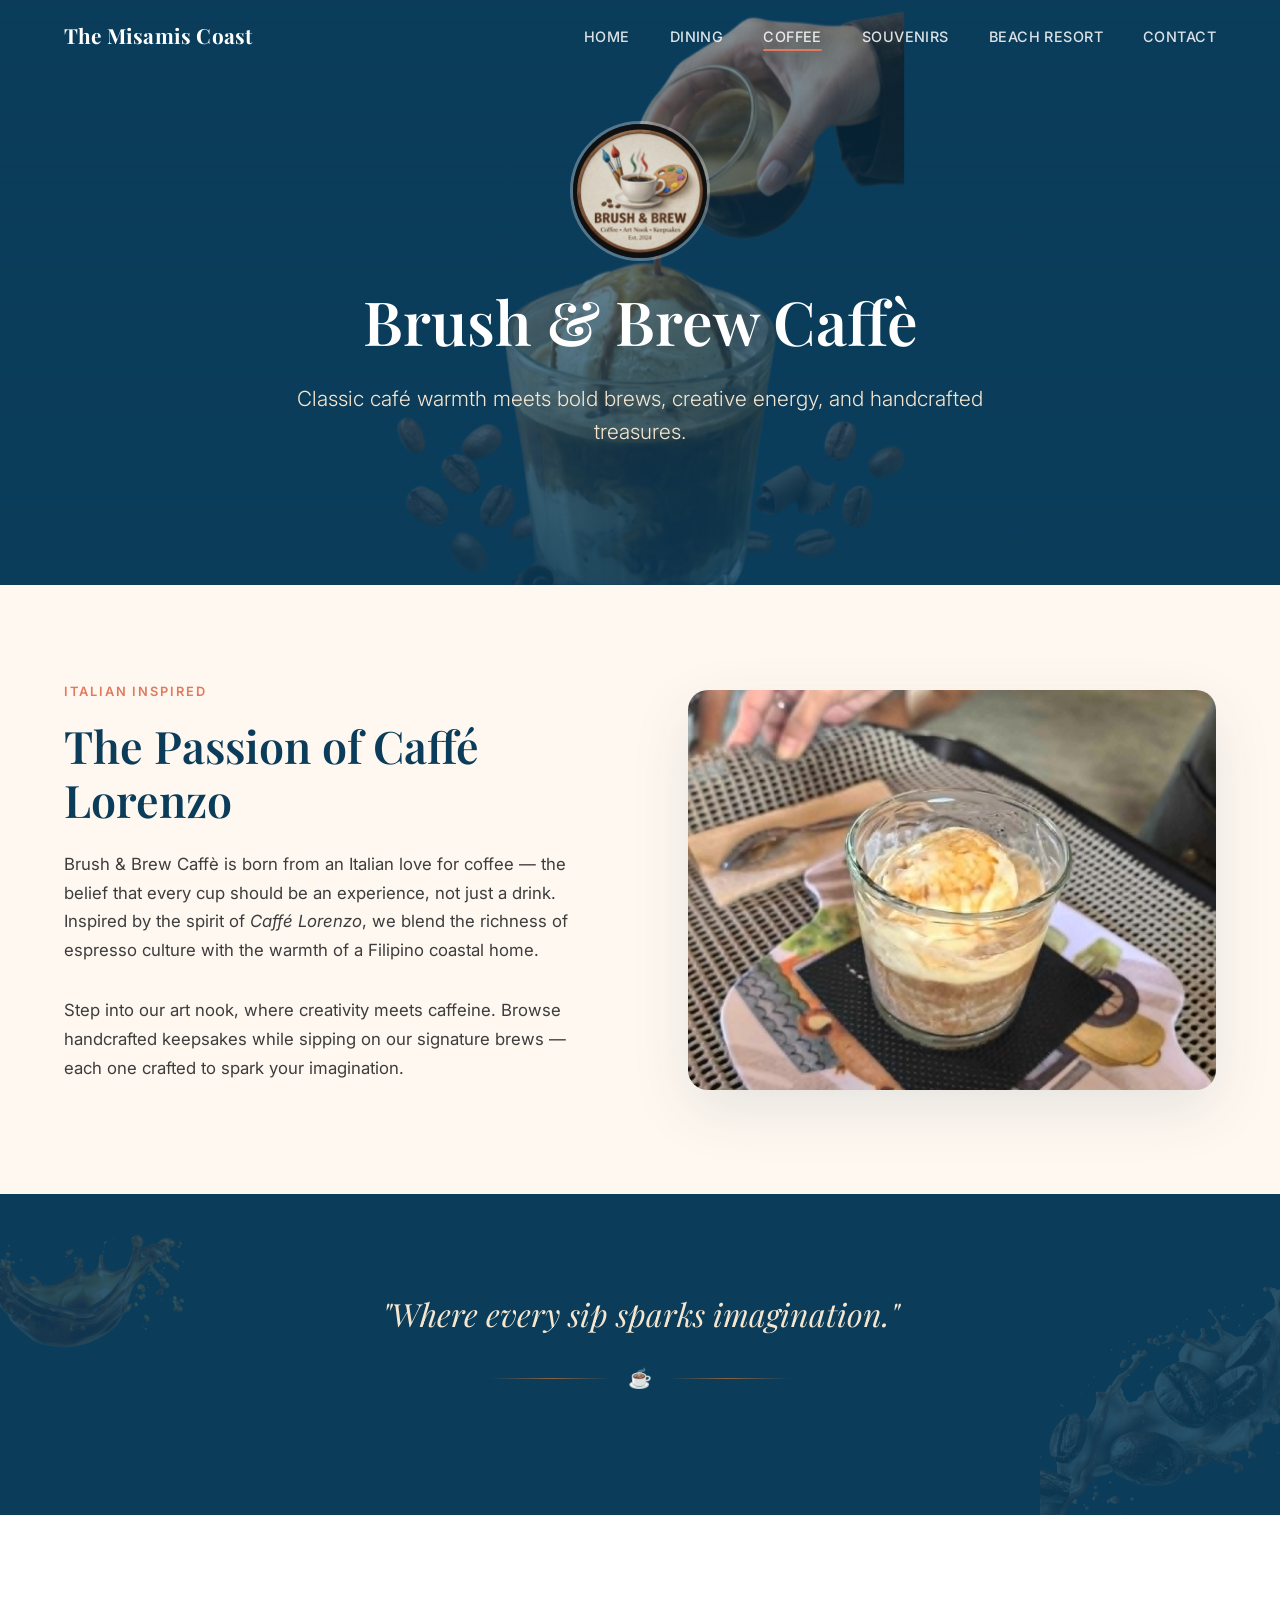
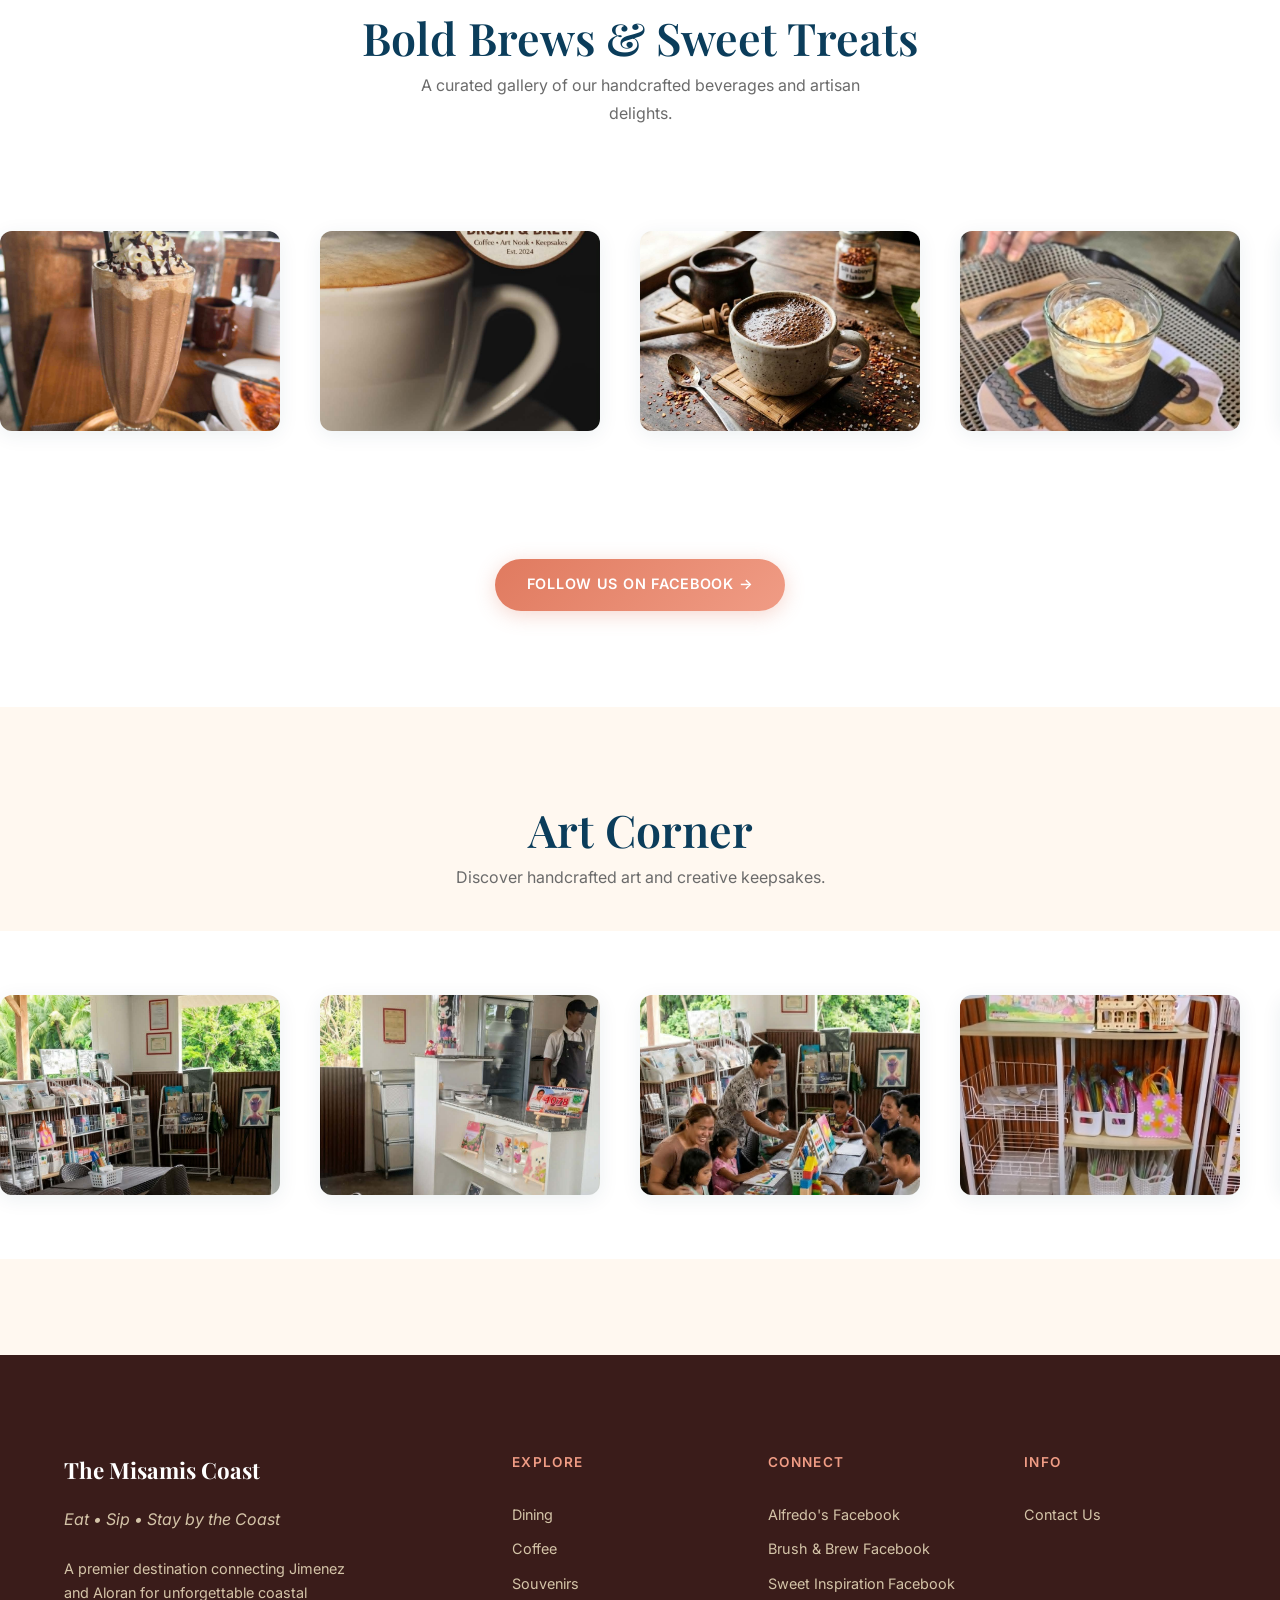
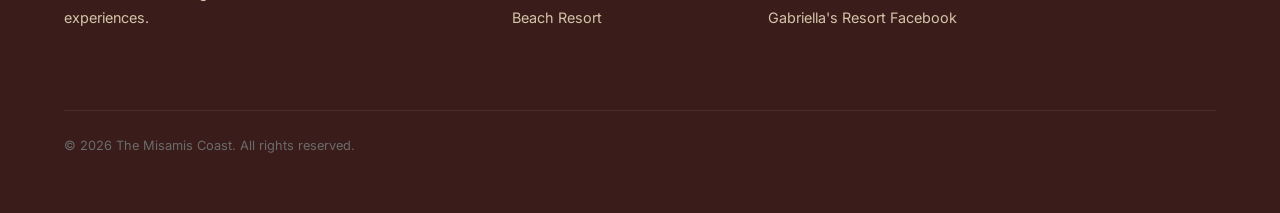
==== commit ba9e282f: "changes" ====
--- a/coffee.html
+++ b/coffee.html
@@ -85,82 +85,124 @@
     </div>
   </section>
 
-  <!-- Gallery — Fade & Blur Reveal -->
+  <!-- Gallery — Scrolling Marquee -->
   <section class="section section--alt" id="coffee-gallery">
     <div class="container">
       <h2 class="text-center fade-in" style="margin-bottom: var(--space-xs);">Bold Brews &amp; Sweet Treats</h2>
       <p class="text-center fade-in"
-        style="color: var(--text-muted); margin-bottom: var(--space-xl); max-width: 500px; margin-left: auto; margin-right: auto;">
+        style="color: var(--text-muted); margin-bottom: var(--space-lg); max-width: 500px; margin-left: auto; margin-right: auto;">
         A curated gallery of our handcrafted beverages and artisan delights.</p>
-
-      <div class="gallery gallery--3col">
-        <div class="gallery__item gallery__item--blur stagger-1">
+    </div>
+
+    <div class="marquee-wrapper">
+      <div class="marquee" id="coffee-marquee">
+        <div class="marquee__item">
           <img src="BrushnBrew/icedcoffee.jpg" alt="Iced coffee" loading="lazy">
-          <div class="gallery__item__caption">Iced Coffee</div>
-        </div>
-        <div class="gallery__item gallery__item--blur stagger-2">
-          <img src="BrushnBrew/biscoff.jpg" alt="Biscoff specialty drink" loading="lazy">
-          <div class="gallery__item__caption">Biscoff Special</div>
-        </div>
-        <div class="gallery__item gallery__item--blur stagger-3">
+        </div>
+        <div class="marquee__item">
+          <img src="BrushnBrew/cof1.jfif" alt="Signature coffee blend" loading="lazy">
+        </div>
+        <div class="marquee__item">
           <img src="BrushnBrew/sikwate.jpg" alt="Traditional Sikwate" loading="lazy">
-          <div class="gallery__item__caption">Sikwate</div>
-        </div>
-        <div class="gallery__item gallery__item--blur stagger-4">
+        </div>
+        <div class="marquee__item">
           <img src="BrushnBrew/afgato.jfif" alt="Affogato" loading="lazy">
-          <div class="gallery__item__caption">Affogato</div>
-        </div>
-        <div class="gallery__item gallery__item--blur stagger-5">
-          <img src="BrushnBrew/strawberrrycheesecake.jpg" alt="Strawberry cheesecake" loading="lazy">
-          <div class="gallery__item__caption">Strawberry Cheesecake</div>
-        </div>
-        <div class="gallery__item gallery__item--blur stagger-6">
-          <img src="BrushnBrew/ubedeletche.jpg" alt="Ube Leche" loading="lazy">
-          <div class="gallery__item__caption">Ube Leche</div>
-        </div>
-      </div>
-
-      <div class="text-center fade-in" style="margin-top: var(--space-xl);">
-        <a href="https://www.facebook.com/profile.php?id=61559117474760" class="btn btn--primary" target="_blank"
-          rel="noopener">
-          Follow Us on Facebook →
-        </a>
-      </div>
-    </div>
-  </section>
-
-  <!-- Art Corner -->
+        </div>
+        <div class="marquee__item">
+          <img src="BrushnBrew/cof2.jfif" alt="Handcrafted coffee" loading="lazy">
+        </div>
+        <div class="marquee__item">
+          <img src="BrushnBrew/cof3.jfif" alt="Artisan coffee drink" loading="lazy">
+        </div>
+        <div class="marquee__item">
+          <img src="BrushnBrew/cof4.jfif" alt="Specialty coffee creation" loading="lazy">
+        </div>
+        <div class="marquee__item">
+          <img src="BrushnBrew/sikwatenchocnut.jfif" alt="Sikwate with Chocnut" loading="lazy">
+        </div>
+        <!-- Duplicate for seamless loop -->
+        <div class="marquee__item">
+          <img src="BrushnBrew/icedcoffee.jpg" alt="Iced coffee" loading="lazy">
+        </div>
+        <div class="marquee__item">
+          <img src="BrushnBrew/cof1.jfif" alt="Signature coffee blend" loading="lazy">
+        </div>
+        <div class="marquee__item">
+          <img src="BrushnBrew/sikwate.jpg" alt="Traditional Sikwate" loading="lazy">
+        </div>
+        <div class="marquee__item">
+          <img src="BrushnBrew/afgato.jfif" alt="Affogato" loading="lazy">
+        </div>
+        <div class="marquee__item">
+          <img src="BrushnBrew/cof2.jfif" alt="Handcrafted coffee" loading="lazy">
+        </div>
+        <div class="marquee__item">
+          <img src="BrushnBrew/cof3.jfif" alt="Artisan coffee drink" loading="lazy">
+        </div>
+        <div class="marquee__item">
+          <img src="BrushnBrew/cof4.jfif" alt="Specialty coffee creation" loading="lazy">
+        </div>
+        <div class="marquee__item">
+          <img src="BrushnBrew/sikwatenchocnut.jfif" alt="Sikwate with Chocnut" loading="lazy">
+        </div>
+      </div>
+    </div>
+
+    <div class="text-center fade-in" style="padding-top: var(--space-xl);">
+      <a href="https://www.facebook.com/profile.php?id=61559117474760" class="btn btn--primary" target="_blank"
+        rel="noopener">
+        Follow Us on Facebook →
+      </a>
+    </div>
+  </section>
+
+  <!-- Art Corner — Scrolling Marquee -->
   <section class="section" id="art-corner">
     <div class="container">
       <h2 class="text-center fade-in" style="margin-bottom: var(--space-xs);">Art Corner</h2>
       <p class="text-center fade-in"
-        style="color: var(--text-muted); margin-bottom: var(--space-xl); max-width: 500px; margin-left: auto; margin-right: auto;">
+        style="color: var(--text-muted); margin-bottom: var(--space-lg); max-width: 500px; margin-left: auto; margin-right: auto;">
         Discover handcrafted art and creative keepsakes.</p>
-
-      <div class="gallery gallery--3col">
-        <div class="gallery__item gallery__item--blur stagger-1">
+    </div>
+
+    <div class="marquee-wrapper">
+      <div class="marquee" id="art-marquee" style="animation-direction: reverse;">
+        <div class="marquee__item">
           <img src="BrushnBrew/artc1.jfif" alt="Art Corner display" loading="lazy">
-          <div class="gallery__item__caption">Art Corner</div>
-        </div>
-        <div class="gallery__item gallery__item--blur stagger-2">
+        </div>
+        <div class="marquee__item">
           <img src="BrushnBrew/artc2.jfif" alt="Handcrafted art and keepsakes" loading="lazy">
-          <div class="gallery__item__caption">Handcrafted Keepsakes</div>
-        </div>
-        <div class="gallery__item gallery__item--blur stagger-3">
+        </div>
+        <div class="marquee__item">
           <img src="BrushnBrew/artc3.jfif" alt="Art Corner creations" loading="lazy">
-          <div class="gallery__item__caption">Creative Creations</div>
-        </div>
-        <div class="gallery__item gallery__item--blur stagger-4">
+        </div>
+        <div class="marquee__item">
           <img src="BrushnBrew/artc4.jfif" alt="Artisan crafts on display" loading="lazy">
-          <div class="gallery__item__caption">Artisan Crafts</div>
-        </div>
-        <div class="gallery__item gallery__item--blur stagger-5">
+        </div>
+        <div class="marquee__item">
           <img src="BrushnBrew/artc5.jfif" alt="Coastal-inspired artwork" loading="lazy">
-          <div class="gallery__item__caption">Coastal Artwork</div>
-        </div>
-        <div class="gallery__item gallery__item--blur stagger-6">
+        </div>
+        <div class="marquee__item">
           <img src="BrushnBrew/artc6.jfif" alt="Handmade art pieces" loading="lazy">
-          <div class="gallery__item__caption">Handmade Pieces</div>
+        </div>
+        <!-- Duplicate for seamless loop -->
+        <div class="marquee__item">
+          <img src="BrushnBrew/artc1.jfif" alt="Art Corner display" loading="lazy">
+        </div>
+        <div class="marquee__item">
+          <img src="BrushnBrew/artc2.jfif" alt="Handcrafted art and keepsakes" loading="lazy">
+        </div>
+        <div class="marquee__item">
+          <img src="BrushnBrew/artc3.jfif" alt="Art Corner creations" loading="lazy">
+        </div>
+        <div class="marquee__item">
+          <img src="BrushnBrew/artc4.jfif" alt="Artisan crafts on display" loading="lazy">
+        </div>
+        <div class="marquee__item">
+          <img src="BrushnBrew/artc5.jfif" alt="Coastal-inspired artwork" loading="lazy">
+        </div>
+        <div class="marquee__item">
+          <img src="BrushnBrew/artc6.jfif" alt="Handmade art pieces" loading="lazy">
         </div>
       </div>
     </div>
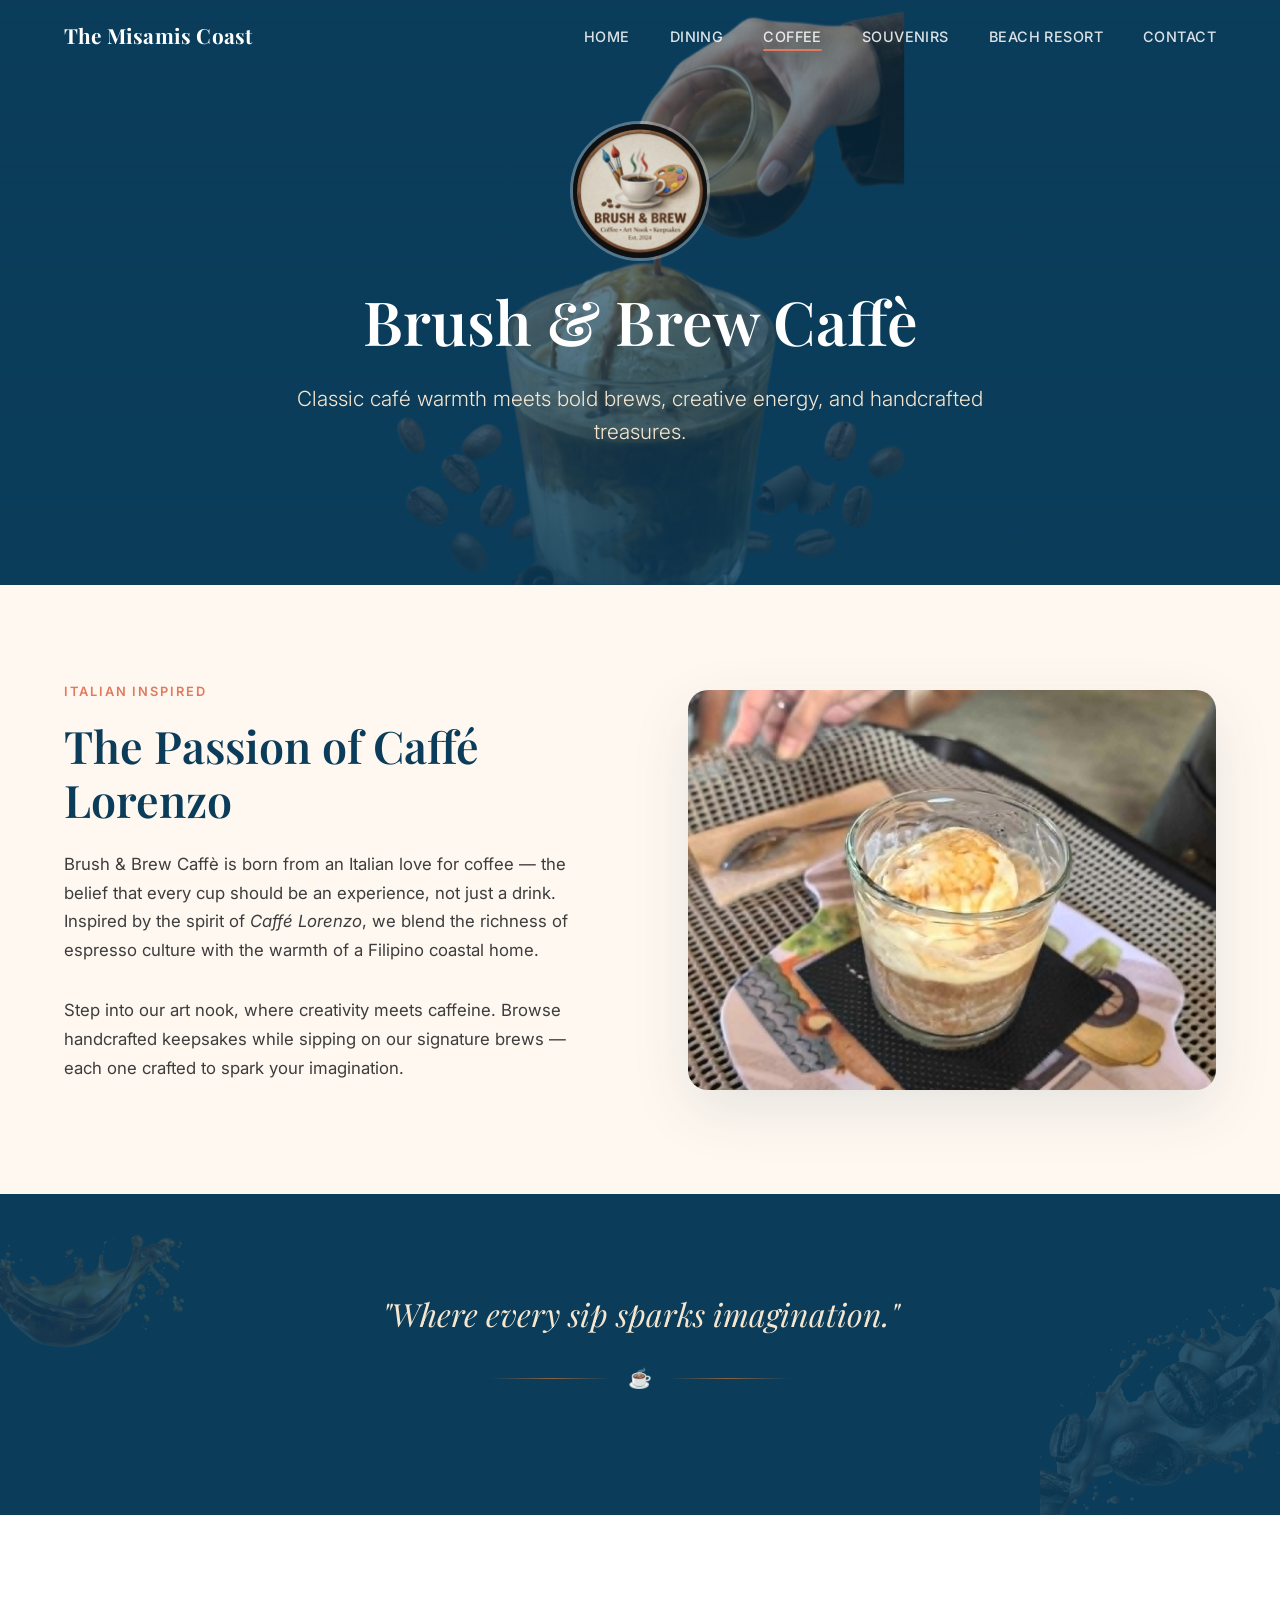
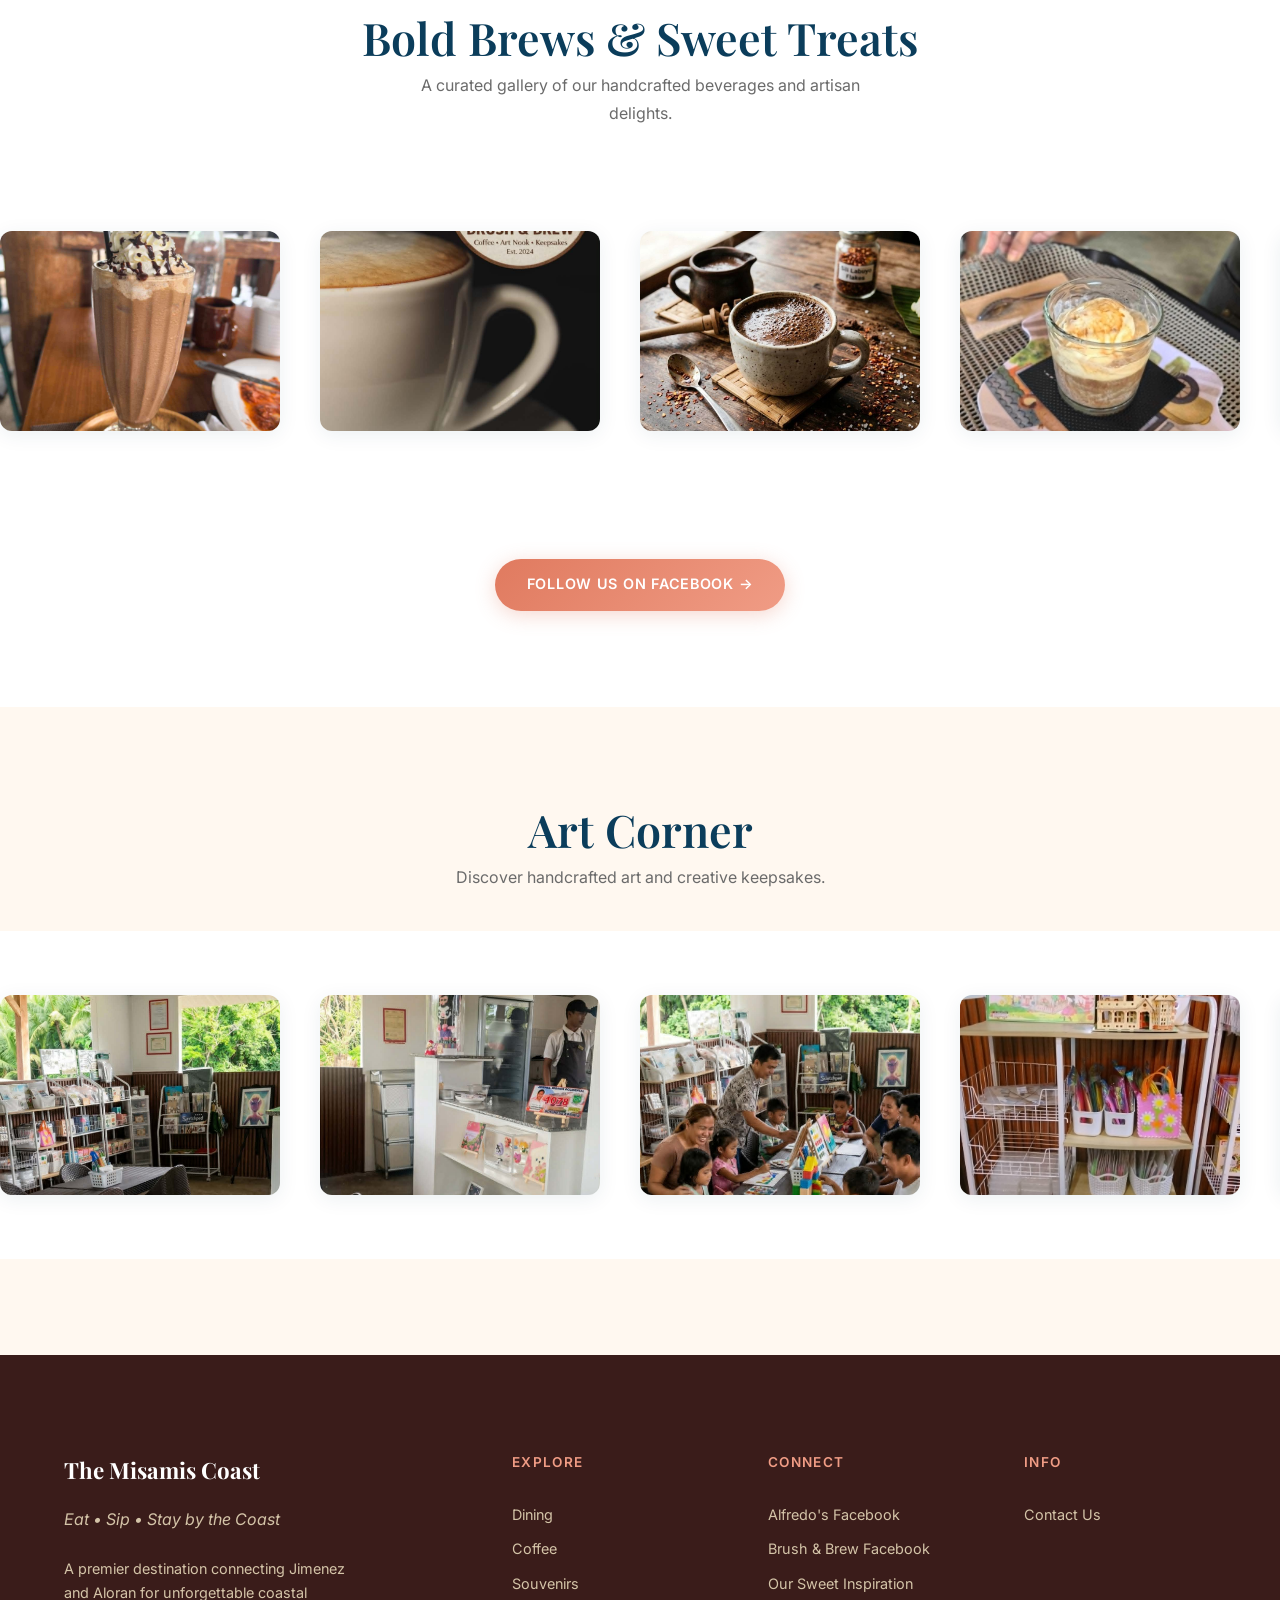
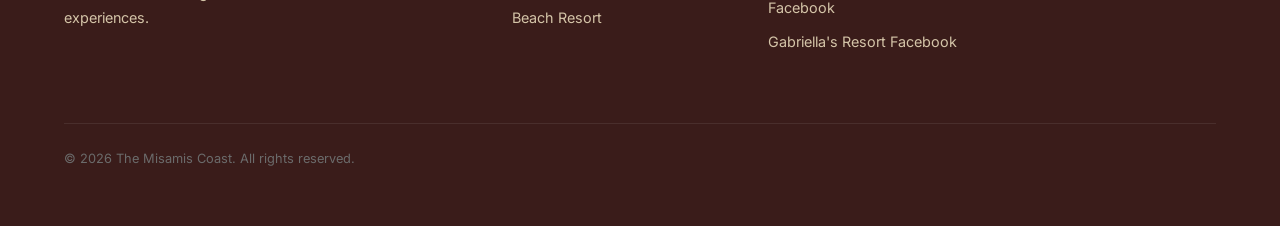
==== commit 5d29daac: "update: header changes" ====
--- a/coffee.html
+++ b/coffee.html
@@ -232,7 +232,7 @@
           <a href="https://www.facebook.com/profile.php?id=61559117474760" class="footer__link" target="_blank"
             rel="noopener">Brush &amp; Brew Facebook</a>
           <a href="https://www.facebook.com/oursweetinspiration" class="footer__link" target="_blank"
-            rel="noopener">Sweet Inspiration Facebook</a>
+            rel="noopener">Our Sweet Inspiration Facebook</a>
           <a href="https://www.facebook.com/share/1Mx5q8Y8vo/" class="footer__link" target="_blank"
             rel="noopener">Gabriella's Resort Facebook</a>
         </div>
